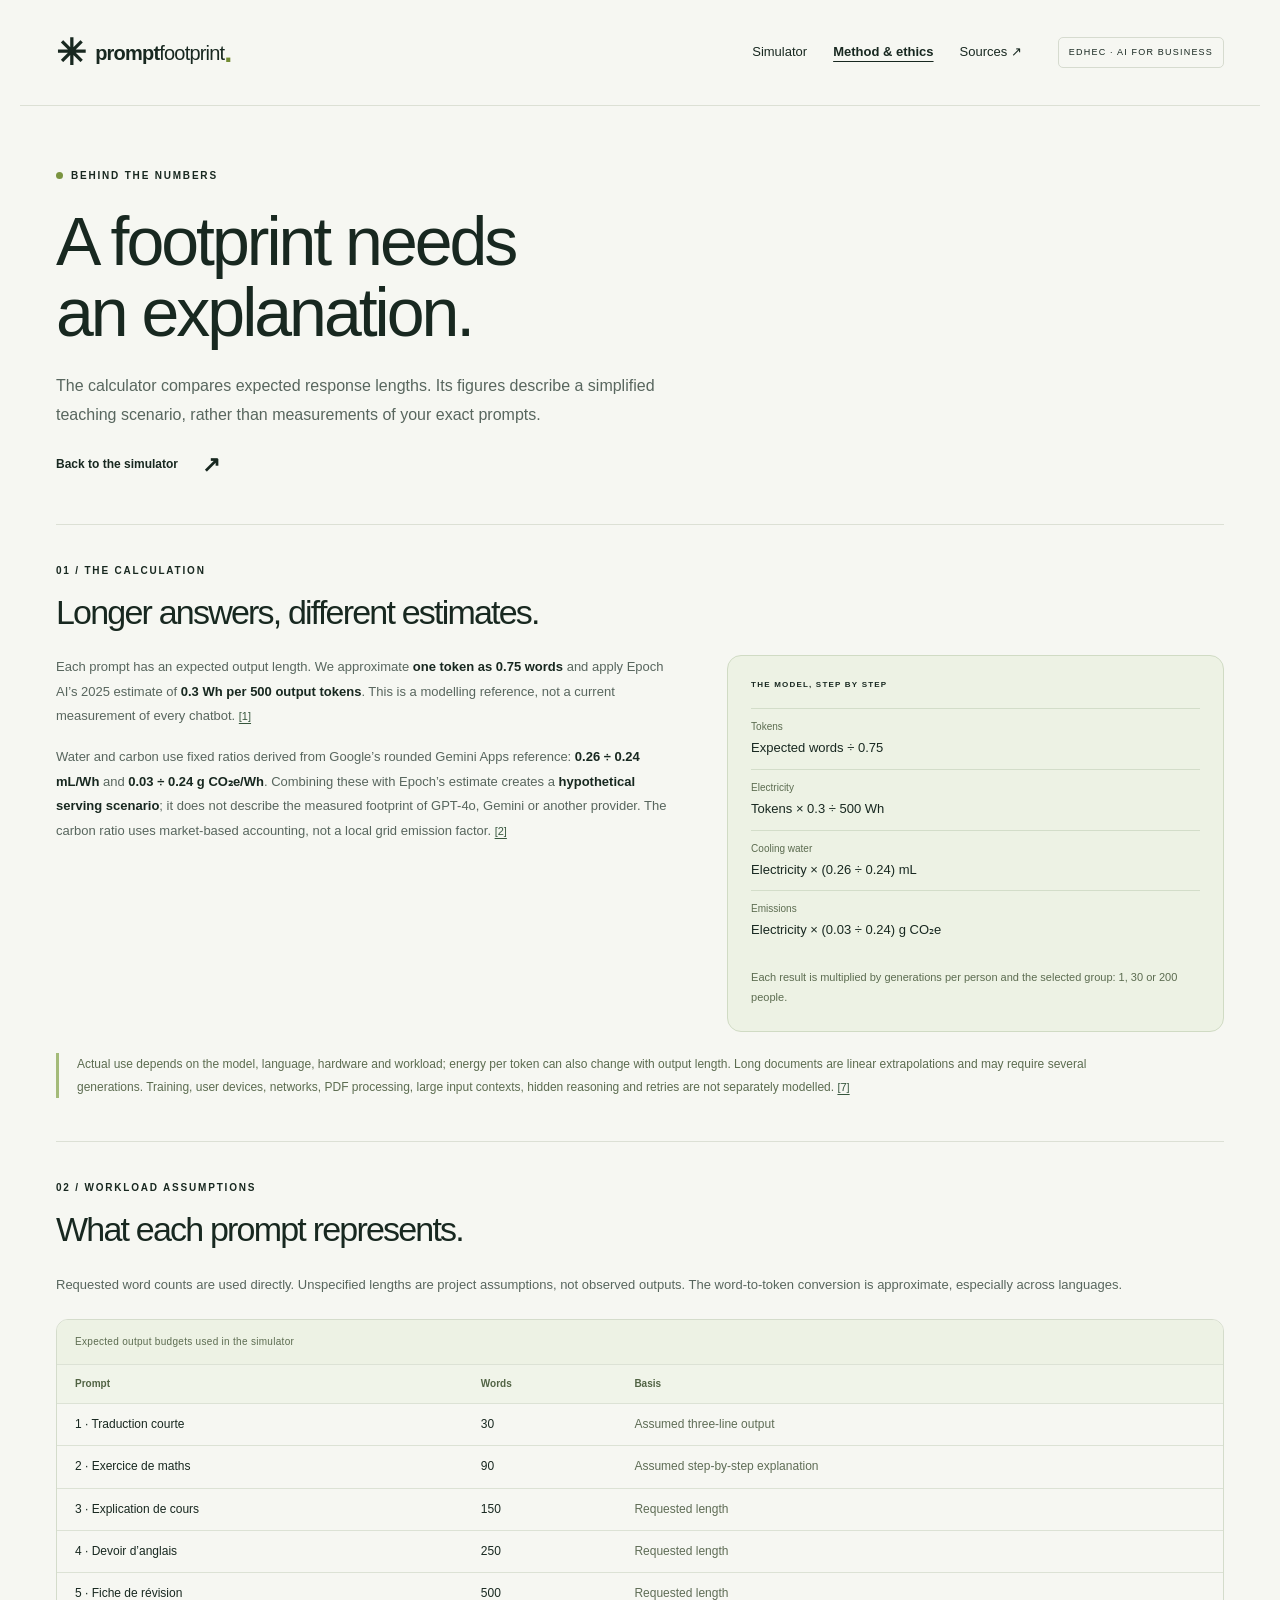
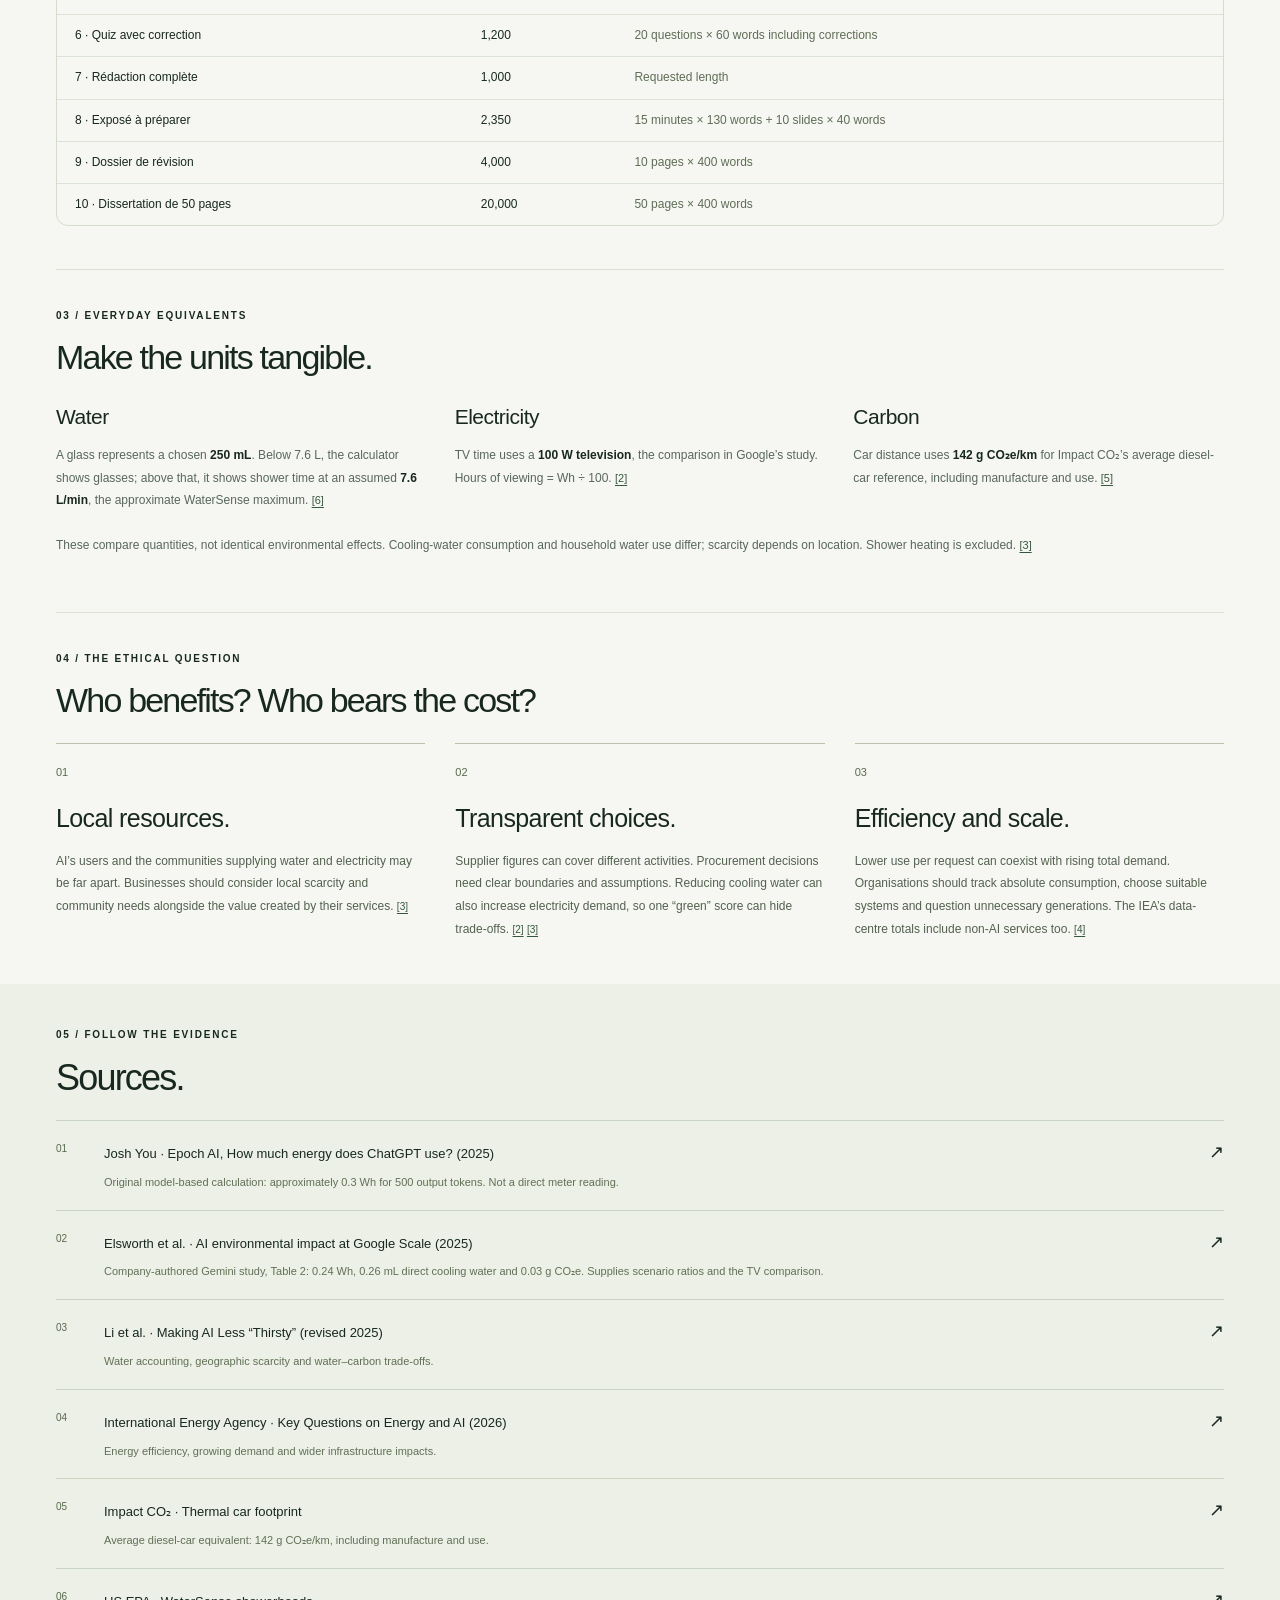
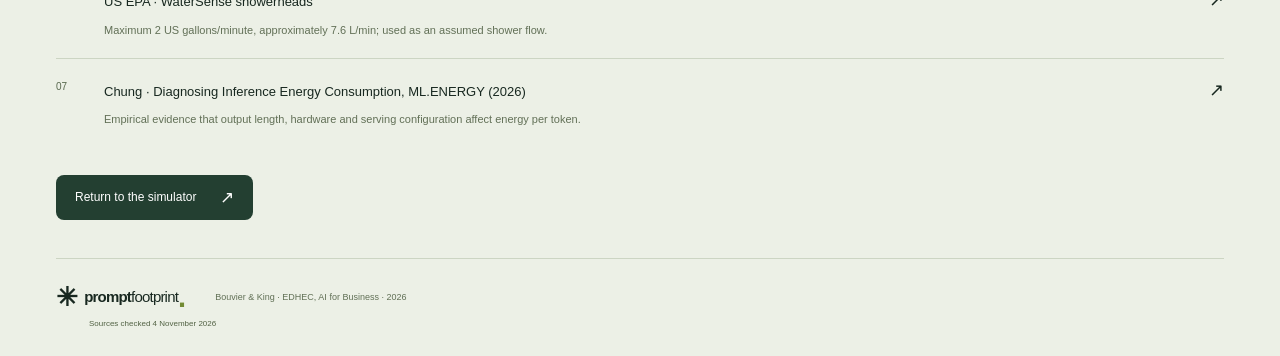
==== method.html @ af4ac924 "Estimate each task by output length and separate method page" ====
<!doctype html>
<html lang="en">
<head>
  <meta charset="utf-8">
  <meta name="viewport" content="width=device-width, initial-scale=1">
  <meta name="theme-color" content="#f6f7f2">
  <meta name="description" content="The calculation method, assumptions, ethical questions and sources behind Prompt Footprint.">
  <title>Method & ethics — Prompt Footprint</title>
  <link rel="icon" href="favicon.svg" type="image/svg+xml">
  <link rel="stylesheet" href="styles.css?v=3">
  <link rel="stylesheet" href="method.css?v=3">
</head>
<body class="method-page">
  <a class="skip-link" href="#model">Skip to the method</a>
  <header class="site-header wrap">
    <a class="wordmark" href="index.html" aria-label="Prompt Footprint, back to simulator"><span class="brand-mark" aria-hidden="true">✳</span> prompt<span class="wordmark-light">footprint</span><span class="brand-dot">.</span></a>
    <nav aria-label="Main navigation"><a href="index.html">Simulator</a><a class="active" href="method.html" aria-current="page">Method & ethics</a><a href="#sources">Sources <span aria-hidden="true">↗</span></a></nav>
    <span class="course-tag">EDHEC · AI FOR BUSINESS</span>
  </header>
  <main>
    <section class="method-hero wrap">
      <span class="eyebrow"><span class="status-dot"></span> BEHIND THE NUMBERS</span>
      <h1>A footprint needs<br>an explanation.</h1>
      <p class="method-lead">The calculator compares expected response lengths. Its figures describe a simplified teaching scenario, rather than measurements of your exact prompts.</p>
      <a class="text-link" href="index.html">Back to the simulator <span aria-hidden="true">↗</span></a>
    </section>

    <div class="wrap method-stack">
      <section id="model" aria-labelledby="model-title">
        <span class="eyebrow">01 / THE CALCULATION</span>
        <h2 id="model-title">Longer answers, different estimates.</h2>
        <div class="method-columns">
          <div class="method-prose">
            <p>Each prompt has an expected output length. We approximate <b>one token as 0.75 words</b> and apply Epoch AI’s 2025 estimate of <b>0.3 Wh per 500 output tokens</b>. This is a modelling reference, not a current measurement of every chatbot. <a href="#source-1">[1]</a></p>
            <p>Water and carbon use fixed ratios derived from Google’s rounded Gemini Apps reference: <b>0.26 ÷ 0.24 mL/Wh</b> and <b>0.03 ÷ 0.24 g CO₂e/Wh</b>. Combining these with Epoch’s estimate creates a <b>hypothetical serving scenario</b>; it does not describe the measured footprint of GPT-4o, Gemini or another provider. The carbon ratio uses market-based accounting, not a local grid emission factor. <a href="#source-2">[2]</a></p>
          </div>
          <div class="formula-card">
            <span class="eyebrow">THE MODEL, STEP BY STEP</span>
            <ol>
              <li><span>Tokens</span><b>Expected words ÷ 0.75</b></li>
              <li><span>Electricity</span><b>Tokens × 0.3 ÷ 500 Wh</b></li>
              <li><span>Cooling water</span><b>Electricity × (0.26 ÷ 0.24) mL</b></li>
              <li><span>Emissions</span><b>Electricity × (0.03 ÷ 0.24) g CO₂e</b></li>
            </ol>
            <p>Each result is multiplied by generations per person and the selected group: 1, 30 or 200 people.</p>
          </div>
        </div>
        <p class="method-limit">Actual use depends on the model, language, hardware and workload; energy per token can also change with output length. Long documents are linear extrapolations and may require several generations. Training, user devices, networks, PDF processing, large input contexts, hidden reasoning and retries are not separately modelled. <a href="#source-7">[7]</a></p>
      </section>

      <section id="assumptions" aria-labelledby="assumptions-title">
        <span class="eyebrow">02 / WORKLOAD ASSUMPTIONS</span>
        <h2 id="assumptions-title">What each prompt represents.</h2>
        <p class="method-prose">Requested word counts are used directly. Unspecified lengths are project assumptions, not observed outputs. The word-to-token conversion is approximate, especially across languages.</p>
        <div class="assumption-table-wrap">
          <table class="assumption-table">
            <caption>Expected output budgets used in the simulator</caption>
            <thead><tr><th scope="col">Prompt</th><th scope="col">Words</th><th scope="col">Basis</th></tr></thead>
            <tbody>
              <tr><th scope="row">1 · Traduction courte</th><td>30</td><td>Assumed three-line output</td></tr>
              <tr><th scope="row">2 · Exercice de maths</th><td>90</td><td>Assumed step-by-step explanation</td></tr>
              <tr><th scope="row">3 · Explication de cours</th><td>150</td><td>Requested length</td></tr>
              <tr><th scope="row">4 · Devoir d’anglais</th><td>250</td><td>Requested length</td></tr>
              <tr><th scope="row">5 · Fiche de révision</th><td>500</td><td>Requested length</td></tr>
              <tr><th scope="row">6 · Quiz avec correction</th><td>1,200</td><td>20 questions × 60 words including corrections</td></tr>
              <tr><th scope="row">7 · Rédaction complète</th><td>1,000</td><td>Requested length</td></tr>
              <tr><th scope="row">8 · Exposé à préparer</th><td>2,350</td><td>15 minutes × 130 words + 10 slides × 40 words</td></tr>
              <tr><th scope="row">9 · Dossier de révision</th><td>4,000</td><td>10 pages × 400 words</td></tr>
              <tr><th scope="row">10 · Dissertation de 50 pages</th><td>20,000</td><td>50 pages × 400 words</td></tr>
            </tbody>
          </table>
        </div>
      </section>

      <section id="equivalents" aria-labelledby="equivalents-title">
        <span class="eyebrow">03 / EVERYDAY EQUIVALENTS</span>
        <h2 id="equivalents-title">Make the units tangible.</h2>
        <div class="equivalent-notes">
          <article><h3>Water</h3><p>A glass represents a chosen <b>250 mL</b>. Below 7.6 L, the calculator shows glasses; above that, it shows shower time at an assumed <b>7.6 L/min</b>, the approximate WaterSense maximum. <a href="#source-6">[6]</a></p></article>
          <article><h3>Electricity</h3><p>TV time uses a <b>100 W television</b>, the comparison in Google’s study. Hours of viewing = Wh ÷ 100. <a href="#source-2">[2]</a></p></article>
          <article><h3>Carbon</h3><p>Car distance uses <b>142 g CO₂e/km</b> for Impact CO₂’s average diesel-car reference, including manufacture and use. <a href="#source-5">[5]</a></p></article>
        </div>
        <p class="method-prose comparison-note">These compare quantities, not identical environmental effects. Cooling-water consumption and household water use differ; scarcity depends on location. Shower heating is excluded. <a href="#source-3">[3]</a></p>
      </section>

      <section id="ethics" aria-labelledby="ethics-title">
        <span class="eyebrow">04 / THE ETHICAL QUESTION</span>
        <h2 id="ethics-title">Who benefits? Who bears the cost?</h2>
        <div class="ethics-grid">
          <article><span class="ethics-number">01</span><h3>Local resources.</h3><p>AI’s users and the communities supplying water and electricity may be far apart. Businesses should consider local scarcity and community needs alongside the value created by their services. <a href="#source-3">[3]</a></p></article>
          <article><span class="ethics-number">02</span><h3>Transparent choices.</h3><p>Supplier figures can cover different activities. Procurement decisions need clear boundaries and assumptions. Reducing cooling water can also increase electricity demand, so one “green” score can hide trade-offs. <a href="#source-2">[2]</a> <a href="#source-3">[3]</a></p></article>
          <article><span class="ethics-number">03</span><h3>Efficiency and scale.</h3><p>Lower use per request can coexist with rising total demand. Organisations should track absolute consumption, choose suitable systems and question unnecessary generations. The IEA’s data-centre totals include non-AI services too. <a href="#source-4">[4]</a></p></article>
        </div>
      </section>
    </div>

    <section class="sources-section method-sources" id="sources" aria-labelledby="sources-title">
      <div class="wrap">
        <span class="eyebrow">05 / FOLLOW THE EVIDENCE</span>
        <h2 id="sources-title">Sources.</h2>
        <ol class="source-list">
          <li id="source-1"><span class="source-index">01</span><div><a href="https://epoch.ai/gradient-updates/how-much-energy-does-chatgpt-use" target="_blank" rel="noopener noreferrer">Josh You · Epoch AI, How much energy does ChatGPT use? (2025) <span aria-hidden="true">↗</span></a><p>Original model-based calculation: approximately 0.3 Wh for 500 output tokens. Not a direct meter reading.</p></div></li>
          <li id="source-2"><span class="source-index">02</span><div><a href="https://arxiv.org/html/2508.15734v1" target="_blank" rel="noopener noreferrer">Elsworth et al. · AI environmental impact at Google Scale (2025) <span aria-hidden="true">↗</span></a><p>Company-authored Gemini study, Table 2: 0.24 Wh, 0.26 mL direct cooling water and 0.03 g CO₂e. Supplies scenario ratios and the TV comparison.</p></div></li>
          <li id="source-3"><span class="source-index">03</span><div><a href="https://arxiv.org/html/2304.03271v5" target="_blank" rel="noopener noreferrer">Li et al. · Making AI Less “Thirsty” (revised 2025) <span aria-hidden="true">↗</span></a><p>Water accounting, geographic scarcity and water–carbon trade-offs.</p></div></li>
          <li id="source-4"><span class="source-index">04</span><div><a href="https://www.iea.org/reports/key-questions-on-energy-and-ai/executive-summary" target="_blank" rel="noopener noreferrer">International Energy Agency · Key Questions on Energy and AI (2026) <span aria-hidden="true">↗</span></a><p>Energy efficiency, growing demand and wider infrastructure impacts.</p></div></li>
          <li id="source-5"><span class="source-index">05</span><div><a href="https://impactco2.fr/outils/transport/voiturethermique" target="_blank" rel="noopener noreferrer">Impact CO₂ · Thermal car footprint <span aria-hidden="true">↗</span></a><p>Average diesel-car equivalent: 142 g CO₂e/km, including manufacture and use.</p></div></li>
          <li id="source-6"><span class="source-index">06</span><div><a href="https://www.epa.gov/watersense/showerheads" target="_blank" rel="noopener noreferrer">US EPA · WaterSense showerheads <span aria-hidden="true">↗</span></a><p>Maximum 2 US gallons/minute, approximately 7.6 L/min; used as an assumed shower flow.</p></div></li>
          <li id="source-7"><span class="source-index">07</span><div><a href="https://ml.energy/blog/measurement/energy/diagnosing-inference-energy-consumption-with-the-mlenergy-leaderboard-v30/" target="_blank" rel="noopener noreferrer">Chung · Diagnosing Inference Energy Consumption, ML.ENERGY (2026) <span aria-hidden="true">↗</span></a><p>Empirical evidence that output length, hardware and serving configuration affect energy per token.</p></div></li>
        </ol>
        <div class="method-back"><a class="button button-dark" href="index.html">Return to the simulator <span aria-hidden="true">↗</span></a></div>
        <footer class="site-footer"><a class="wordmark" href="index.html"><span class="brand-mark" aria-hidden="true">✳</span> prompt<span class="wordmark-light">footprint</span><span class="brand-dot">.</span></a><p>Bouvier & King · EDHEC, AI for Business · 2026</p><span class="footer-date">Sources checked 4 November 2026</span></footer>
      </div>
    </section>
  </main>
</body>
</html>
---- styles.css ----
@charset "UTF-8";
:root{--paper:#f6f7f2;--ink:#182820;--muted:#58665e;--green:#d7ed8c;--forest:#233f31;--line:#dce0d5;--water:#e7f1f4;--energy:#f7efda;--carbon:#e6eedf;--radius:18px;--sans:Arial,Helvetica,sans-serif}
*{box-sizing:border-box}html{scroll-behavior:smooth;scroll-padding-top:28px}body{margin:0;background:var(--paper);color:var(--ink);font-family:var(--sans);font-size:15px;line-height:1.6;-webkit-font-smoothing:antialiased}button,input,select{font:inherit}button,a,input,select{-webkit-tap-highlight-color:transparent}button,a{touch-action:manipulation}a{color:inherit}button{cursor:pointer}button:focus-visible,a:focus-visible,input:focus-visible,select:focus-visible,summary:focus-visible{outline:3px solid #43694f;outline-offset:5px}button:disabled{cursor:default}svg{width:24px;height:24px;fill:none;stroke:currentColor;stroke-width:1.6;stroke-linecap:round;stroke-linejoin:round}.wrap{max-width:1240px;margin:0 auto;padding-left:36px;padding-right:36px}.site-header{height:106px;display:flex;align-items:center;gap:36px;border-bottom:1px solid var(--line)}.wordmark{display:inline-flex;align-items:center;white-space:nowrap;text-decoration:none;font-weight:700;font-size:20px;letter-spacing:-.8px;line-height:1.2}.brand-mark{font-size:36px;margin-right:10px;line-height:1}.wordmark-light{font-weight:400}.brand-dot{color:#728b33;font-size:29px;line-height:.8}.site-header nav{display:flex;gap:26px;margin-left:auto;font-size:13px}.site-header nav a{text-decoration:none}.site-header nav a:hover{text-decoration:underline;text-underline-offset:5px}.course-tag{font-size:9px;letter-spacing:1.2px;border:1px solid #d6dbcf;padding:7px 10px;border-radius:5px;white-space:nowrap}.hero{display:grid;grid-template-columns:1.7fr 1fr;gap:40px;padding-top:65px;padding-bottom:52px}.eyebrow{font-size:10px;font-weight:700;letter-spacing:1.8px;display:flex;align-items:center;gap:8px;line-height:1.5}.status-dot{height:7px;width:7px;display:inline-block;border-radius:50%;background:#7a9440}.hero h1{font-size:clamp(56px,6.8vw,86px);line-height:1.04;letter-spacing:-5px;font-weight:500;margin:22px 0 8px}.hero h1 em{font-style:normal;position:relative;isolation:isolate;white-space:nowrap}.hero h1 em:after{content:"";position:absolute;bottom:0;left:-5px;right:-12px;transform:rotate(-2deg);height:25%;background:var(--green);z-index:-1}.hero-aside{padding-top:0;display:flex;flex-direction:column;align-items:flex-start;justify-content:flex-end}.hero-aside>p{font-size:15px;line-height:1.7;max-width:315px;margin:13px 0}.text-link{display:inline-flex;gap:24px;align-items:center;text-decoration:none;font-size:12px;font-weight:700}.text-link:hover{gap:30px}.text-link span{font-size:22px;line-height:1}.orbit-art{position:relative;width:280px;height:105px;align-self:flex-start}.orbit{position:absolute;border:1px solid #c6d0bc;border-radius:50%;width:80px;height:80px;left:18px;top:10px;transform:rotate(-32deg) scaleX(.65)}.orbit-two{transform:rotate(32deg) scaleX(.65)}.orbit-three{transform:rotate(90deg) scaleX(.65)}.orbit-core{position:absolute;left:47px;top:25px;font-size:35px;color:#4c6d3a}.orbit-label{position:absolute;left:120px;top:34px;font-size:10px;line-height:1.5;letter-spacing:.3px;color:#67765e}.section-topline{display:flex;align-items:center;justify-content:space-between;margin-bottom:16px}.session-tools{display:flex;gap:22px;align-items:center;font-size:11px;color:var(--muted)}.reset-button{border:0;background:none;font-size:11px;padding:5px 0;color:var(--ink)}.reset-button span{font-size:16px;margin-right:4px}.counter-grid{display:grid;grid-template-columns:repeat(3,1fr);gap:14px;position:sticky;top:12px;z-index:5}.counter-grid:before{content:"";position:absolute;inset:-8px;background:var(--paper);border-radius:20px;z-index:-1}.counter{padding:22px 24px 15px;border-radius:var(--radius);position:relative;overflow:hidden}.water{background:var(--water)}.electricity{background:var(--energy)}.carbon{background:var(--carbon)}.counter-heading{display:flex;align-items:center;gap:10px;font-size:10px;letter-spacing:1.2px;font-weight:700}.icon-box{display:flex;align-items:center;justify-content:center;height:31px;width:31px;border:1px solid #18282020;border-radius:9px}.co2-icon{font-size:11px;letter-spacing:-1px}.estimate-label{margin-left:auto;font-size:8px;letter-spacing:1px;font-weight:400;color:#52635a}.counter-number{display:flex;align-items:baseline;gap:9px;font-size:58px;line-height:1.2;font-weight:400;letter-spacing:-2.5px;font-variant-numeric:tabular-nums;margin:20px 0 11px;white-space:nowrap}.unit{font-size:16px;letter-spacing:-.4px;font-weight:400}.counter-footer{display:flex;justify-content:space-between;border-top:1px solid #18282018;padding-top:9px;font-size:10px;color:#4e625a;align-items:center}.counter-spark{font-size:23px;line-height:1}.benchmark-caption{font-size:10px;color:var(--muted);display:flex;flex-wrap:wrap;gap:4px;margin:11px 0 30px}.benchmark-caption b{font-weight:400;color:var(--ink)}.benchmark-caption a{margin-left:auto;text-underline-offset:3px}.experiment-layout{display:grid;grid-template-columns:1.3fr 1fr;gap:20px}.prompt-lab{background:#fff;border:1px solid var(--line);border-radius:var(--radius);padding:28px}.lab-heading{display:flex;align-items:center;gap:10px}.lab-heading h3{font-size:19px;letter-spacing:-.5px;font-weight:500;line-height:1.3;margin:0}.mini-step{font-size:10px;border:1px solid #cdd4c7;width:25px;height:25px;display:flex;align-items:center;justify-content:center;border-radius:50%;flex-shrink:0}.local-pill{font-size:8px;letter-spacing:1px;margin-left:auto;color:#5d6d58;background:#f0f5e7;border-radius:4px;padding:4px 7px}.lab-intro{font-size:12px;color:var(--muted);margin:9px 0 20px}.prompt-options{display:grid;grid-template-columns:1fr 1fr;gap:8px}.prompt-option{display:flex;align-items:center;gap:8px;border:1px solid var(--line);background:transparent;text-align:left;color:#526157;border-radius:8px;padding:10px 12px;font-size:11px;transition:background .15s,border-color .15s}.prompt-option span{font-size:15px;width:18px;text-align:center}.prompt-option:hover{background:#f2f5ee}.prompt-option.selected{color:var(--ink);background:#eef4e4;border-color:#8b9e6a}.prompt-display{border:1px solid var(--line);border-radius:10px;margin:19px 0 16px;padding:16px 18px;background:#fcfcf9;min-height:148px}.prompt-display-top{display:flex;justify-content:space-between;align-items:center;font-size:8px;letter-spacing:1.1px;color:#59694f}.prompt-display-top>span:last-child{font-size:17px}.prompt-display>p{font-size:16px;letter-spacing:-.15px;line-height:1.55;margin:9px 0 17px;min-height:50px}.prompt-display-bottom{display:flex;justify-content:space-between;color:#59694f;font-size:9px}.prompt-actions{display:flex;gap:8px}.button{display:inline-flex;gap:24px;align-items:center;justify-content:center;padding:12px 18px;border-radius:8px;border:1px solid transparent;text-decoration:none;font-size:12px;line-height:1.6;font-weight:500;transition:background .15s,transform .15s}.button:active{transform:translateY(1px)}.button>span{font-size:17px;line-height:1}.button-dark{background:var(--forest);color:#fff}.button-dark:hover{background:#365640}.button-outline{border-color:#d2d8cb;background:#fff;color:var(--ink)}.button-outline:hover{background:#f0f4e8}#simulate-prompt{flex:1}.lab-note{font-size:10px;line-height:1.65;color:#687365;margin:15px 0 0}.activity-message{font-size:10px;color:#52663f;margin:9px 0 0;min-height:17px}.scale-panel{border:1px solid #d4ddc7;background:#edf2e4;border-radius:var(--radius);padding:28px}.scale-presets{display:flex;gap:4px;padding:4px;border:1px solid #cbd5bd;background:#e3ebd9;border-radius:8px;margin-bottom:23px}.scale-presets button{flex:1;border:0;background:none;border-radius:5px;color:#4b5d44;padding:7px 5px;font-size:11px}.scale-presets button.selected{background:#fff;color:var(--ink);box-shadow:0 1px 3px #0000000a}.range-heading{display:flex;justify-content:space-between;font-size:12px}.range-heading output{font-weight:700;font-variant-numeric:tabular-nums}input[type="range"]{width:100%;margin:12px 0 23px;accent-color:#3e5e37;cursor:pointer;height:6px}.scale-controls{display:grid;grid-template-columns:1.2fr 1fr;gap:12px}.scale-controls label{display:block;font-size:9px;color:#53624c;margin-bottom:6px}.scale-controls input,.scale-controls select{width:100%;background:#f9fbf5;border:1px solid #c8d3bc;border-radius:7px;color:var(--ink);font-size:12px;padding:9px 10px;height:39px}.scenario-title{font-size:10px;border-top:1px solid #cad4bd;padding-top:20px;margin-top:24px}.scenario-title>span{font-size:13px;font-weight:700}.scenario-totals{margin:14px 0}.scenario-totals>div{display:flex;align-items:center;justify-content:space-between;margin-bottom:9px;gap:10px}.scenario-totals dt{display:flex;align-items:center;gap:8px;font-size:12px}.scenario-totals dd{font-size:17px;letter-spacing:-.3px;font-variant-numeric:tabular-nums;margin:0;text-align:right}.metric-dot{height:6px;width:6px;border-radius:50%;display:inline-block}.water-dot{background:#5d8f9d}.energy-dot{background:#bd963a}.carbon-dot{background:#68814b}.scale-note{font-size:10px;color:#627157;line-height:1.6;margin:19px 0 0}.perspective-section{background:var(--forest);color:#f6f7f2;margin-top:72px;padding:62px 0}.perspective-layout{display:grid;grid-template-columns:1.2fr 1fr;gap:90px;align-items:center}.perspective-section .eyebrow{color:#c7d8b1}h2{font-size:43px;font-weight:400;line-height:1.12;letter-spacing:-1.8px;margin:19px 0 22px}.perspective-layout>div:first-child>p{font-size:13px;line-height:1.8;max-width:450px;color:#d2dccf}.perspective-layout .text-link{color:#d7ed8c;margin-top:13px}.context-chart{background:#ffffff08;border:1px solid #ffffff24;border-radius:14px;padding:25px}.chart-title{font-size:9px;letter-spacing:1.3px;color:#c7d8b1;margin-bottom:25px}.chart-row+.chart-row{margin-top:22px}.chart-label{display:flex;justify-content:space-between;align-items:baseline;font-size:11px}.chart-label strong{font-size:28px;font-weight:400;letter-spacing:-1px}.chart-label small{font-size:12px;letter-spacing:0}.chart-track{height:17px;background:#ffffff0a;border-radius:3px;margin:8px 0 3px;overflow:hidden}.chart-track>span{background:#b5ca95;height:100%;display:block;border-radius:3px}.projected .chart-track>span{background:repeating-linear-gradient(-45deg,#c9e28d,#c9e28d 4px,#afc77a 4px,#afc77a 5px)}.chart-caption{font-size:9px;color:#bbcbb3}.context-chart>p{font-size:10px;color:#c4d1be;line-height:1.7;margin:19px 0 0}.context-chart b{color:#fff;font-weight:400}.ethics-section{padding-top:76px;padding-bottom:64px}.section-heading{display:grid;grid-template-columns:1.2fr 1fr;gap:90px;align-items:end}.section-heading>p{font-size:13px;color:var(--muted);max-width:420px;line-height:1.8;margin:0 0 23px}.ethics-grid{display:grid;grid-template-columns:repeat(3,1fr);gap:30px;margin-top:27px}.ethics-grid article{padding:23px 0 0;border-top:1px solid #b8c2ad;display:flex;flex-direction:column}.ethics-number{font-size:11px;color:#59694f;margin-bottom:21px}.ethics-grid h3{font-size:25px;line-height:1.2;letter-spacing:-.6px;font-weight:400;margin:0 0 17px}.ethics-grid article>p{font-size:12px;line-height:1.9;color:#53614f;margin:0 0 24px;flex:1}.ethics-grid a{font-size:10px;text-decoration:none;color:#36563d}.ethical-action{border-top:1px solid var(--line);padding-top:17px}.ethical-action>span{font-size:8px;font-weight:700;letter-spacing:1px;color:#526244}.ethical-action>p{font-size:12px;line-height:1.7;margin:7px 0 0}.takeaway{display:flex;gap:24px;align-items:center;background:#eaf0e1;padding:25px 28px;border-radius:12px;margin-top:40px}.takeaway-symbol{font-size:42px;font-weight:400;color:#708651;line-height:1}.takeaway .eyebrow{font-size:8px;letter-spacing:1.2px}.takeaway p{font-size:12px;color:#53634b;line-height:1.8;margin:7px 0 0;max-width:900px}.discussion{position:relative;margin-top:52px;border-top:1px solid var(--line);padding:28px 70px 0 0}.discussion .eyebrow{font-size:8px;color:#667659}.discussion>p{font-size:25px;letter-spacing:-.5px;line-height:1.45;max-width:850px;margin:12px 0 0}.discussion-end{position:absolute;right:10px;bottom:0;font-size:70px;color:#b5c695;line-height:1}.method-section{display:grid;grid-template-columns:1fr 1.35fr;gap:80px;padding-top:50px;padding-bottom:72px;border-top:1px solid var(--line)}.method-intro h2{font-size:35px}.method-intro p{font-size:12px;color:var(--muted);max-width:310px;line-height:1.9}.method-details{padding-top:12px}.method-details details{border-top:1px solid #cfd7c6}.method-details details:last-child{border-bottom:1px solid #cfd7c6}.method-details summary{list-style:none;font-size:12px;cursor:pointer;padding:18px 0;display:flex;align-items:center;justify-content:space-between;gap:15px}.method-details summary::-webkit-details-marker{display:none}.method-details summary>span{font-size:20px;color:#708362;transition:transform .15s}.method-details details[open] summary>span{transform:rotate(45deg)}.details-body{font-size:11px;line-height:1.9;color:#5f6c57;padding:0 24px 16px 0}.details-body p{margin:0 0 10px}.details-body p:last-child{margin-bottom:0}.details-body ul{padding-left:17px;margin-top:0}.details-body li{margin-bottom:8px}.details-body a{text-underline-offset:3px}.details-body b{font-weight:700;color:#3b5036}.sources-section{background:#ecf0e6;padding-top:62px}.sources-section h2{font-size:36px}.source-list{padding:0;list-style:none;margin:28px 0 0}.source-list li{display:flex;gap:25px;border-top:1px solid #ccd5c3;padding:22px 0;scroll-margin-top:25px}.source-index{font-size:10px;padding-top:3px;color:#59694f;min-width:23px}.source-list li>div{flex:1}.source-type{font-size:8px;font-weight:700;letter-spacing:1.1px;color:#526244;display:block;margin-bottom:7px}.source-list a{font-size:13px;line-height:1.6;text-decoration:none;display:flex;align-items:baseline;gap:24px;justify-content:space-between;font-weight:500}.source-list a:hover{text-decoration:underline;text-underline-offset:4px}.source-list a>span{font-size:18px}.source-list p{font-size:10px;line-height:1.8;color:#627057;margin:6px 40px 0 0;max-width:850px}.disclosure-card{margin:24px 0 48px;background:var(--paper);border:1px solid #d6ddce;border-radius:14px;padding:28px;display:flex;justify-content:space-between;align-items:center;gap:35px}.disclosure-card .eyebrow{font-size:8px;color:#627057}.disclosure-card h3{font-size:23px;line-height:1.25;font-weight:400;letter-spacing:-.5px;margin:12px 0}.disclosure-card p{font-size:11px;line-height:1.8;color:#627057;max-width:500px;margin:0}.disclosure-card .button{white-space:nowrap;font-size:11px}.site-footer{border-top:1px solid #ccd5c3;padding:25px 0;display:flex;flex-wrap:wrap;align-items:center;column-gap:30px;row-gap:8px}.site-footer .wordmark{font-size:15px}.site-footer .brand-mark{font-size:26px;margin-right:7px}.site-footer p,.site-footer>a:not(.wordmark){font-size:9px;color:#617056;margin:0}.site-footer>a:not(.wordmark){margin-left:auto;text-decoration:none}.footer-date{width:100%;font-size:8px;color:#526244;padding-left:33px}.counter.flash{animation:counterFlash .45s ease-out}.noscript-note{padding:20px;border:1px solid #bac9a8;font-size:13px}.sr-only{position:absolute;width:1px;height:1px;padding:0;margin:-1px;overflow:hidden;clip:rect(0,0,0,0);white-space:nowrap;border:0}.skip-link{position:absolute;top:-100px;left:15px;z-index:10;background:var(--forest);color:#fff;padding:10px}.skip-link:focus{top:15px}@keyframes counterFlash{0%{box-shadow:inset 0 0 0 2px #73944b}100%{box-shadow:inset 0 0 0 2px transparent}}
@media(min-width:1400px){.hero{padding-top:74px;padding-bottom:63px}}
@media(max-width:1050px){.course-tag{display:none}.hero h1{font-size:72px}.hero{grid-template-columns:1.6fr 1fr}.counter{padding:20px}.counter-number{font-size:50px}.counter-heading{gap:7px;font-size:9px}.estimate-label{font-size:7px;letter-spacing:.5px}.experiment-layout{grid-template-columns:1.2fr 1fr;gap:16px}.prompt-lab,.scale-panel{padding:23px}.prompt-option{font-size:10px;padding:10px}.perspective-layout,.section-heading{gap:55px}.method-section{gap:45px}.site-footer{column-gap:20px}.disclosure-card .button{gap:15px;padding:12px}}
@media(max-width:800px){.wrap{padding-left:24px;padding-right:24px}.site-header{height:83px;gap:20px}.site-header nav{gap:18px;font-size:11px}.wordmark{font-size:18px}.brand-mark{font-size:30px}.hero{padding-top:44px;padding-bottom:37px;gap:20px;grid-template-columns:1.45fr 1fr}.hero h1{font-size:58px;letter-spacing:-3.5px}.hero-aside>p{font-size:12px}.hero-aside .text-link{font-size:10px;gap:15px}.orbit-art{transform:scale(.85);transform-origin:left bottom;height:85px;width:230px}.eyebrow{font-size:8px;letter-spacing:1.3px}.counter{padding:16px}.counter-number{font-size:43px;margin:16px 0 11px}.unit{font-size:12px}.counter-heading{font-size:8px;gap:6px;letter-spacing:.7px}.icon-box{width:27px;height:27px}.icon-box svg{width:20px;height:20px}.estimate-label{display:none}.counter-footer{font-size:9px;line-height:1.4;min-height:30px}.counter-spark{font-size:18px}.benchmark-caption{font-size:9px}.benchmark-caption a{margin-left:0;width:100%;margin-top:2px}.experiment-layout{grid-template-columns:1fr 1fr;gap:14px}.prompt-lab,.scale-panel{padding:20px}.lab-heading h3{font-size:16px}.local-pill{display:none}.lab-intro{font-size:11px}.prompt-options{grid-template-columns:1fr 1fr;gap:5px}.prompt-option{font-size:9px;gap:3px;padding:8px 5px}.prompt-option span{font-size:12px;width:15px;flex-shrink:0}.prompt-display{padding:13px;min-height:160px}.prompt-display>p{font-size:14px}.prompt-display-bottom{font-size:8px;gap:10px}.prompt-actions{flex-wrap:wrap}.button{font-size:11px;padding:10px 13px}.prompt-actions .button-outline{width:100%;justify-content:center}.scale-controls{grid-template-columns:1fr;gap:9px}.scale-note{font-size:9px}.scenario-title{margin-top:20px;padding-top:17px}.scenario-totals dd{font-size:15px}.scenario-totals dt{font-size:11px}.perspective-section{margin-top:48px;padding:42px 0}.perspective-layout{gap:35px;grid-template-columns:1fr 1fr}.perspective-layout h2{font-size:34px}.perspective-layout>div:first-child>p{font-size:11px}.context-chart{padding:20px}.chart-title{font-size:8px;letter-spacing:.8px}.ethics-section{padding-top:50px;padding-bottom:45px}.section-heading{gap:40px;grid-template-columns:1fr 1fr}.section-heading h2{font-size:35px}.section-heading>p{font-size:11px}.ethics-grid{gap:20px;margin-top:15px}.ethics-grid h3{font-size:21px}.ethics-grid article>p{font-size:11px}.ethical-action>span{font-size:7px}.ethical-action>p{font-size:11px}.takeaway{padding:22px;gap:20px}.discussion>p{font-size:23px}.method-section{gap:35px;padding-top:40px;padding-bottom:45px;grid-template-columns:1fr 1.25fr}.method-intro h2{font-size:29px}.method-details summary{font-size:11px}.details-body{font-size:10px;padding-right:10px}.sources-section{padding-top:42px}.sources-section h2{font-size:30px}.disclosure-card{padding:23px;gap:20px}.disclosure-card h3{font-size:20px}.disclosure-card p{font-size:10px}.site-footer p{font-size:8px}.site-footer{column-gap:20px}}
@media(max-width:600px){html{scroll-padding-top:15px}.wrap{padding-left:20px;padding-right:20px}.site-header{height:76px}.site-header nav{gap:16px}.site-header nav a:first-child{display:none}.site-header nav a:nth-child(2){display:none}.wordmark{font-size:18px}.hero{grid-template-columns:1fr;padding-top:35px;padding-bottom:33px;gap:20px}.hero h1{font-size:clamp(47px,11.8vw,70px);letter-spacing:-3.3px;margin-top:19px}.hero-aside{display:block;position:relative;min-height:95px}.hero-aside>p{font-size:12px;max-width:260px;margin:0 70px 9px 0}.hero-aside .text-link{font-size:10px}.orbit-art{position:absolute;right:-4px;bottom:5px;transform:scale(.65);transform-origin:right bottom;width:120px;height:110px;opacity:.7}.orbit-label{display:none}.section-topline{gap:12px;margin-bottom:12px}.section-topline .eyebrow{font-size:7px;letter-spacing:1px}.session-tools{font-size:9px;gap:10px}.reset-button{font-size:9px}.counter-grid{gap:8px}.counter{border-radius:12px;padding:12px 10px 9px}.counter-heading{font-size:7px;letter-spacing:.4px;gap:4px;flex-wrap:wrap;min-height:32px}.icon-box{height:23px;width:23px;border-radius:7px;margin-bottom:3px}.icon-box svg{height:17px;width:17px}.co2-icon{font-size:9px}.counter-heading>span:nth-child(2){width:100%}.counter-number{font-size:31px;letter-spacing:-1.7px;gap:4px;margin:17px 0 12px;flex-wrap:wrap;row-gap:2px;min-height:53px;align-content:flex-start}.unit{font-size:10px;letter-spacing:-.3px;width:100%;line-height:1}.counter-footer{font-size:8px;padding-top:7px;min-height:34px;align-items:flex-start}.counter-spark{display:none}.benchmark-caption{font-size:8px;line-height:1.8;margin-top:10px;margin-bottom:23px}.benchmark-caption a{font-size:8px}.experiment-layout{grid-template-columns:1fr;gap:18px}.prompt-lab,.scale-panel{padding:22px;border-radius:14px}.lab-heading h3{font-size:18px}.local-pill{display:block}.lab-intro{font-size:12px}.prompt-options{gap:8px}.prompt-option{font-size:11px;padding:11px 8px;gap:6px}.prompt-option span{font-size:14px;width:17px}.prompt-display{min-height:145px;padding:15px;margin-top:17px}.prompt-display>p{font-size:16px;min-height:50px}.prompt-display-bottom{font-size:8px}.prompt-actions{flex-wrap:nowrap}.prompt-actions .button-outline{width:auto}.prompt-actions .button{font-size:11px;padding:11px 13px;gap:10px}.lab-note,.activity-message{font-size:9px}.scale-panel .lab-intro{max-width:290px}.scale-controls{grid-template-columns:1.2fr 1fr}.scale-controls label{font-size:9px}.scale-presets{margin-bottom:20px}.scenario-title{font-size:10px}.scenario-totals dd{font-size:18px}.scenario-totals dt{font-size:12px}.scenario-totals>div{margin-bottom:11px}.scale-note{font-size:10px}.perspective-section{margin-top:40px;padding:38px 0}.perspective-layout{grid-template-columns:1fr;gap:26px}.perspective-layout h2{font-size:36px;letter-spacing:-1.5px;margin-bottom:18px}.perspective-layout>div:first-child>p{font-size:12px;line-height:1.9}.perspective-layout .text-link{font-size:11px}.context-chart{padding:23px}.chart-title{font-size:9px;letter-spacing:1.2px}.context-chart>p{font-size:10px}.chart-label strong{font-size:30px}.ethics-section{padding-top:42px;padding-bottom:36px}.section-heading{grid-template-columns:1fr;gap:0}.section-heading h2{font-size:36px;margin:16px 0 17px}.section-heading>p{font-size:12px;margin-bottom:10px;line-height:1.8}.ethics-grid{grid-template-columns:1fr;gap:29px;margin-top:25px}.ethics-grid article{display:block;padding-top:17px}.ethics-number{display:block;margin-bottom:12px}.ethics-grid h3{font-size:25px;margin-bottom:13px}.ethics-grid h3 br{display:none}.ethics-grid article>p{font-size:12px;line-height:1.9;margin-bottom:17px}.ethical-action{padding-top:13px}.ethical-action>span{font-size:8px}.ethical-action>p{font-size:12px}.takeaway{padding:20px;align-items:flex-start;gap:14px;margin-top:29px}.takeaway-symbol{font-size:31px}.takeaway .eyebrow{font-size:7px;letter-spacing:.9px}.takeaway p{font-size:11px;line-height:1.9}.discussion{margin-top:32px;padding-top:24px;padding-right:30px}.discussion>p{font-size:23px;letter-spacing:-.6px}.discussion-end{right:0;font-size:48px}.method-section{grid-template-columns:1fr;gap:8px;padding-top:35px;padding-bottom:38px}.method-intro h2{font-size:32px;margin-top:15px;margin-bottom:15px}.method-intro h2 br{display:none}.method-intro p{font-size:12px;max-width:100%}.method-details{padding-top:9px}.method-details summary{font-size:12px;padding:17px 0}.details-body{font-size:11px;line-height:1.9}.sources-section{padding-top:35px}.sources-section h2{font-size:31px}.source-list{margin-top:22px}.source-list li{gap:13px;padding:20px 0}.source-index{min-width:18px}.source-type{font-size:7px;letter-spacing:.8px}.source-list a{font-size:12px;gap:15px}.source-list p{font-size:10px;margin-right:0;line-height:1.8}.disclosure-card{flex-direction:column;align-items:flex-start;padding:22px;margin-top:23px;margin-bottom:33px;gap:20px}.disclosure-card h3{font-size:22px}.disclosure-card p{font-size:11px}.disclosure-card .button{font-size:11px;padding:12px 17px;gap:20px}.site-footer{gap:15px;align-items:flex-start}.site-footer .wordmark{font-size:16px;width:100%}.site-footer .brand-mark{font-size:27px}.site-footer p{width:100%;font-size:9px}.site-footer>a:not(.wordmark){margin-left:0;font-size:9px}.footer-date{font-size:8px;padding-left:0}}
@media(prefers-reduced-motion:reduce){html{scroll-behavior:auto}*,*:before,*:after{animation:none!important;transition:none!important}}
@media print{.site-header nav,.prompt-actions,.prompt-options,.session-tools,.scale-presets,input[type=range],.disclosure-card .button{display:none}.hero{padding-top:20px}.hero h1{font-size:50px}.perspective-section{print-color-adjust:exact;-webkit-print-color-adjust:exact}.counter{print-color-adjust:exact;-webkit-print-color-adjust:exact}.ethics-grid{grid-template-columns:repeat(3,1fr)}.method-section,.perspective-layout,.section-heading{gap:30px}.sources-section{background:transparent}.source-list a:after{content:" (" attr(href) ")";font-size:8px;overflow-wrap:anywhere}.source-list a{display:block}.source-list a>span{display:none}details{break-inside:avoid}h2,h3{break-after:avoid}.site-footer{break-inside:avoid}}

@media(max-width:600px){.ethics-grid article>p,.ethical-action>p,.section-heading>p,.method-intro p{font-size:13px}.source-list p{font-size:11px}.counter-grid{top:8px}.counter-grid:before{inset:-6px}}
@media print{.counter-grid{position:static}.counter-grid:before{display:none}}

/* Everyday equivalents and simplified group selection. */
.counter-equivalent{display:flex;align-items:center;gap:10px;min-height:59px;padding:12px 0 15px}.counter-equivalent>svg{width:23px;height:23px;flex-shrink:0;opacity:.7}.counter-equivalent>div{display:flex;flex-direction:column}.counter-equivalent strong{font-size:21px;line-height:1.2;font-weight:500;letter-spacing:-.5px;font-variant-numeric:tabular-nums}.counter-equivalent span{font-size:10px;color:#4e625a;margin-top:3px}.counter-number{margin-bottom:0}.prompt-picker>label{display:block;font-size:9px;color:#59694f;letter-spacing:1px;margin:23px 0 8px}.prompt-picker select{width:100%;background:#f6f9ef;border:1px solid #a4b792;border-radius:8px;padding:12px 34px 12px 12px;color:var(--ink);font-size:13px;text-overflow:ellipsis}.prompt-display{min-height:164px}.prompt-display>p{min-height:74px}.group-options{display:flex;flex-direction:column;gap:10px;margin-top:23px}.group-option{width:100%;display:flex;align-items:center;gap:16px;text-align:left;background:#f6f9f0;border:1px solid #c3ceb5;border-radius:10px;padding:17px 18px;color:var(--ink)}.group-option:hover{background:#fbfcf8}.group-option.selected{background:var(--forest);border-color:var(--forest);color:#fff}.group-number{font-size:26px;letter-spacing:-1px;line-height:1.1;width:58px;font-variant-numeric:tabular-nums}.group-label{display:flex;flex-direction:column;gap:2px}.group-label strong{font-weight:500;font-size:13px}.group-label>span{font-size:10px;opacity:.8}.group-check{margin-left:auto;width:20px;font-size:17px;visibility:hidden}.group-option.selected .group-check{visibility:visible}.scale-panel .scale-note{border-top:1px solid #cad4bd;padding-top:17px;margin-top:22px;font-size:11px}
@media(max-width:800px){.counter-equivalent{gap:7px}.counter-equivalent strong{font-size:18px}.counter-equivalent span{font-size:9px}.counter-equivalent>svg{width:19px;height:19px}.group-option{gap:12px;padding:17px 14px}.group-number{width:43px;font-size:24px}.group-label strong{font-size:12px}.prompt-picker select{font-size:12px}}
@media(max-width:600px){.counter-equivalent{align-items:flex-start;flex-direction:column;gap:5px;padding:10px 0;min-height:84px}.counter-equivalent>svg{width:17px;height:17px}.counter-equivalent strong{font-size:16px;letter-spacing:-.3px;white-space:nowrap}.counter-equivalent span{font-size:8px;line-height:1.4;min-height:23px}.counter-number{margin-top:14px;margin-bottom:0;min-height:47px;font-size:29px}.prompt-picker>label{font-size:8px}.prompt-picker select{font-size:13px}.group-number{width:55px;font-size:27px}.group-label strong{font-size:14px}.group-label>span{font-size:11px}.group-option{padding:16px 18px}.counter-footer{min-height:32px}.prompt-display>p{min-height:70px}}
@media print{.group-options{display:none}}

@media(max-width:360px){.counter-number{font-size:24px;letter-spacing:-1.6px}.counter-equivalent strong{font-size:13px;letter-spacing:-.4px}}

/* Separate the simulator from its supporting method and ethical discussion. */
.site-header nav .nav-active{font-weight:700;text-decoration:underline;text-underline-offset:7px;text-decoration-color:#9dbb63;text-decoration-thickness:2px}.learn-strip{display:flex;align-items:center;justify-content:space-between;gap:35px;margin-top:48px;padding-top:32px;padding-bottom:36px;border-top:1px solid var(--line)}.learn-strip h2{font-size:31px;margin:12px 0 10px;letter-spacing:-1px}.learn-strip p{font-size:12px;color:var(--muted);margin:0}.learn-strip .button{white-space:nowrap}.compact-footer{padding-top:25px;padding-bottom:30px;border-top:1px solid var(--line)}.footer-source-links{display:flex;flex-wrap:wrap;align-items:center;gap:13px 22px;font-size:11px;color:#526244}.footer-source-links .eyebrow{font-size:8px;margin-right:8px}.footer-source-links>a{text-underline-offset:4px}.compact-footer-bottom{display:flex;align-items:center;justify-content:space-between;gap:25px;padding-top:28px}.compact-footer-bottom .wordmark{font-size:16px}.compact-footer-bottom .brand-mark{font-size:27px}.compact-footer-bottom p{font-size:10px;color:var(--muted);margin:0}.prompt-display-bottom{gap:15px}.prompt-display-bottom>span:last-child{text-align:right}.lab-note a{text-underline-offset:3px}
@media(max-width:600px){.site-header{height:auto;min-height:108px;padding-top:19px;padding-bottom:17px;flex-wrap:wrap;row-gap:15px}.site-header nav{width:100%;margin-left:0;gap:22px;font-size:11px}.site-header nav a:first-child,.site-header nav a:nth-child(2){display:inline-flex}.site-header nav a:last-child{margin-left:auto}.learn-strip{flex-direction:column;align-items:flex-start;gap:22px;margin-top:32px;padding-top:25px;padding-bottom:28px}.learn-strip h2{font-size:28px}.footer-source-links{font-size:10px;gap:13px 16px}.footer-source-links .eyebrow{width:100%}.compact-footer-bottom{align-items:flex-start;flex-direction:column;gap:14px}.compact-footer-bottom p{font-size:9px}.counter-equivalent strong{white-space:normal}.prompt-actions .button{flex:1}.prompt-display-bottom{font-size:8px;line-height:1.6}}
---- method.css ----
.method-hero{padding-top:62px;padding-bottom:48px}.method-hero h1{font-size:clamp(45px,5.4vw,68px);line-height:1.05;letter-spacing:-3px;font-weight:400;margin:23px 0}.method-lead{max-width:650px;font-size:16px;line-height:1.8;color:var(--muted);margin-bottom:22px}.method-stack>section{padding:38px 0 43px;border-top:1px solid var(--line);scroll-margin-top:24px}.method-stack h2{font-size:34px;margin:15px 0 24px}.method-columns{display:grid;grid-template-columns:1.25fr 1fr;gap:50px;align-items:start}.method-prose,.method-prose p{font-size:13px;line-height:1.9;color:var(--muted)}.method-prose p{margin-top:0;margin-bottom:16px}.method-prose a,.method-limit a,.equivalent-notes a{font-size:11px;text-decoration:none;color:#36563d}.method-prose b,.method-limit b,.equivalent-notes b{color:var(--ink);font-weight:600}.formula-card{border:1px solid #d0dbc4;background:#edf2e4;border-radius:14px;padding:23px}.formula-card .eyebrow{font-size:8px;letter-spacing:1.2px}.formula-card ol{list-style:none;padding:0;margin:17px 0}.formula-card li{border-top:1px solid #d3ddc9;padding:10px 0;display:flex;flex-direction:column;gap:3px}.formula-card li>span{font-size:10px;color:#5c6c50}.formula-card b{font-size:13px;font-weight:500;overflow-wrap:anywhere}.formula-card>p{font-size:11px;line-height:1.8;color:#5c6c50;margin:10px 0 0}.method-limit{font-size:12px;line-height:1.9;color:#5c6c50;border-left:3px solid #a4bb79;padding-left:18px;margin:21px 0 0;max-width:1050px}.assumption-table-wrap{border:1px solid #d4dccb;border-radius:12px;overflow-x:auto;margin-top:22px}.assumption-table{width:100%;border-collapse:collapse;text-align:left;font-size:12px}.assumption-table caption{text-align:left;background:#edf2e4;font-size:10px;color:#5c6c50;letter-spacing:.3px;padding:14px 18px}.assumption-table th,.assumption-table td{padding:11px 18px;border-top:1px solid #dce2d5;vertical-align:top}.assumption-table thead th{font-weight:600;background:#f0f4e9;font-size:10px;color:#516344}.assumption-table tbody th{font-weight:500}.assumption-table td:nth-child(2){font-variant-numeric:tabular-nums;white-space:nowrap}.assumption-table td:last-child{color:#5f6d56}.equivalent-notes{display:grid;grid-template-columns:repeat(3,1fr);gap:28px}.equivalent-notes h3{font-size:21px;letter-spacing:-.5px;font-weight:400;margin:0 0 10px}.equivalent-notes p{font-size:12px;line-height:1.9;color:var(--muted);margin:0}.comparison-note{font-size:12px;margin-top:22px}.method-stack .ethics-grid{margin-top:0}.method-stack .ethics-grid article{padding-top:20px}.method-stack .ethics-grid article>p{margin-bottom:0}.method-sources{padding-top:43px}.method-sources h2{margin-top:16px}.method-sources .source-list{margin-top:20px}.method-sources .source-list li{padding:17px 0}.method-sources .source-list p{font-size:11px}.method-back{margin:28px 0 38px}.method-page .site-header nav a[aria-current=page]{font-weight:700;text-decoration:underline;text-underline-offset:5px}
@media(max-width:800px){.method-hero{padding-top:43px;padding-bottom:34px}.method-hero h1{font-size:53px;letter-spacing:-2px}.method-lead{font-size:14px}.method-columns{grid-template-columns:1.15fr 1fr;gap:28px}.method-stack h2{font-size:30px}.method-prose,.method-prose p{font-size:12px}.formula-card{padding:19px}.formula-card b{font-size:12px}.assumption-table{font-size:11px}.assumption-table th,.assumption-table td{padding:10px 13px}.equivalent-notes{gap:20px}.equivalent-notes p{font-size:11px}}
@media(max-width:600px){.method-hero{padding-top:34px;padding-bottom:30px}.method-hero h1{font-size:43px;letter-spacing:-2px;line-height:1.09;margin:19px 0}.method-lead{font-size:13px;line-height:1.9}.method-stack>section{padding:29px 0 32px}.method-stack h2{font-size:29px;line-height:1.15;letter-spacing:-1px;margin:14px 0 20px}.method-columns{grid-template-columns:1fr;gap:15px}.method-prose,.method-prose p,.method-limit{font-size:12px}.formula-card b{font-size:13px}.method-limit{padding-left:14px;margin-top:19px}.assumption-table{font-size:10px}.assumption-table th,.assumption-table td{padding:10px 9px}.assumption-table tbody th{min-width:90px}.assumption-table caption{padding:12px 10px;font-size:9px}.equivalent-notes{grid-template-columns:1fr;gap:23px}.equivalent-notes h3{font-size:22px}.equivalent-notes p,.comparison-note{font-size:12px}.method-stack .ethics-grid article>p{font-size:12px}.method-sources{padding-top:33px}.method-sources .source-list p{font-size:11px}.method-back .button{font-size:12px}}
@media print{.method-hero{padding-top:20px}.method-hero h1{font-size:42px}.method-columns{grid-template-columns:1.25fr 1fr}.method-stack>section{padding:25px 0}.formula-card,.assumption-table-wrap{break-inside:avoid}.method-back{display:none}.method-stack .ethics-grid{grid-template-columns:repeat(3,1fr)}}
.method-page p a{text-decoration:underline;text-underline-offset:3px}
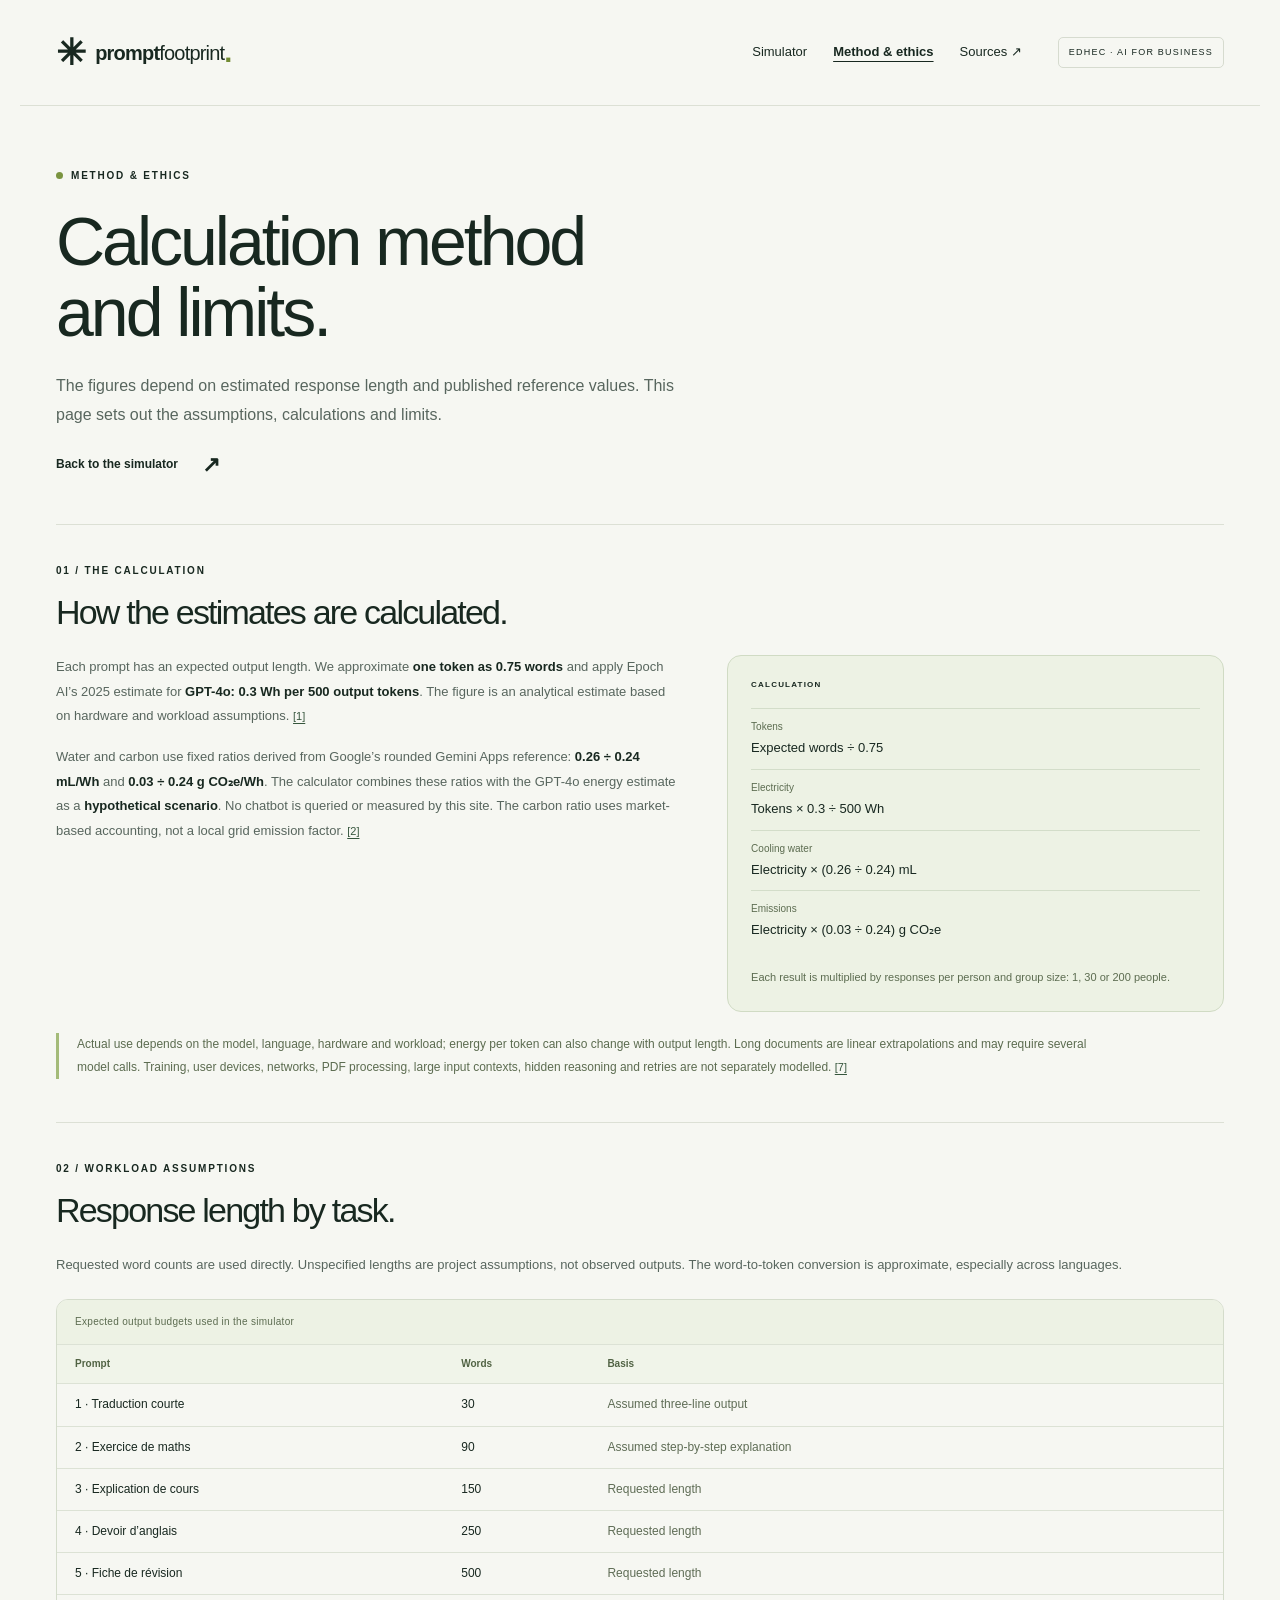
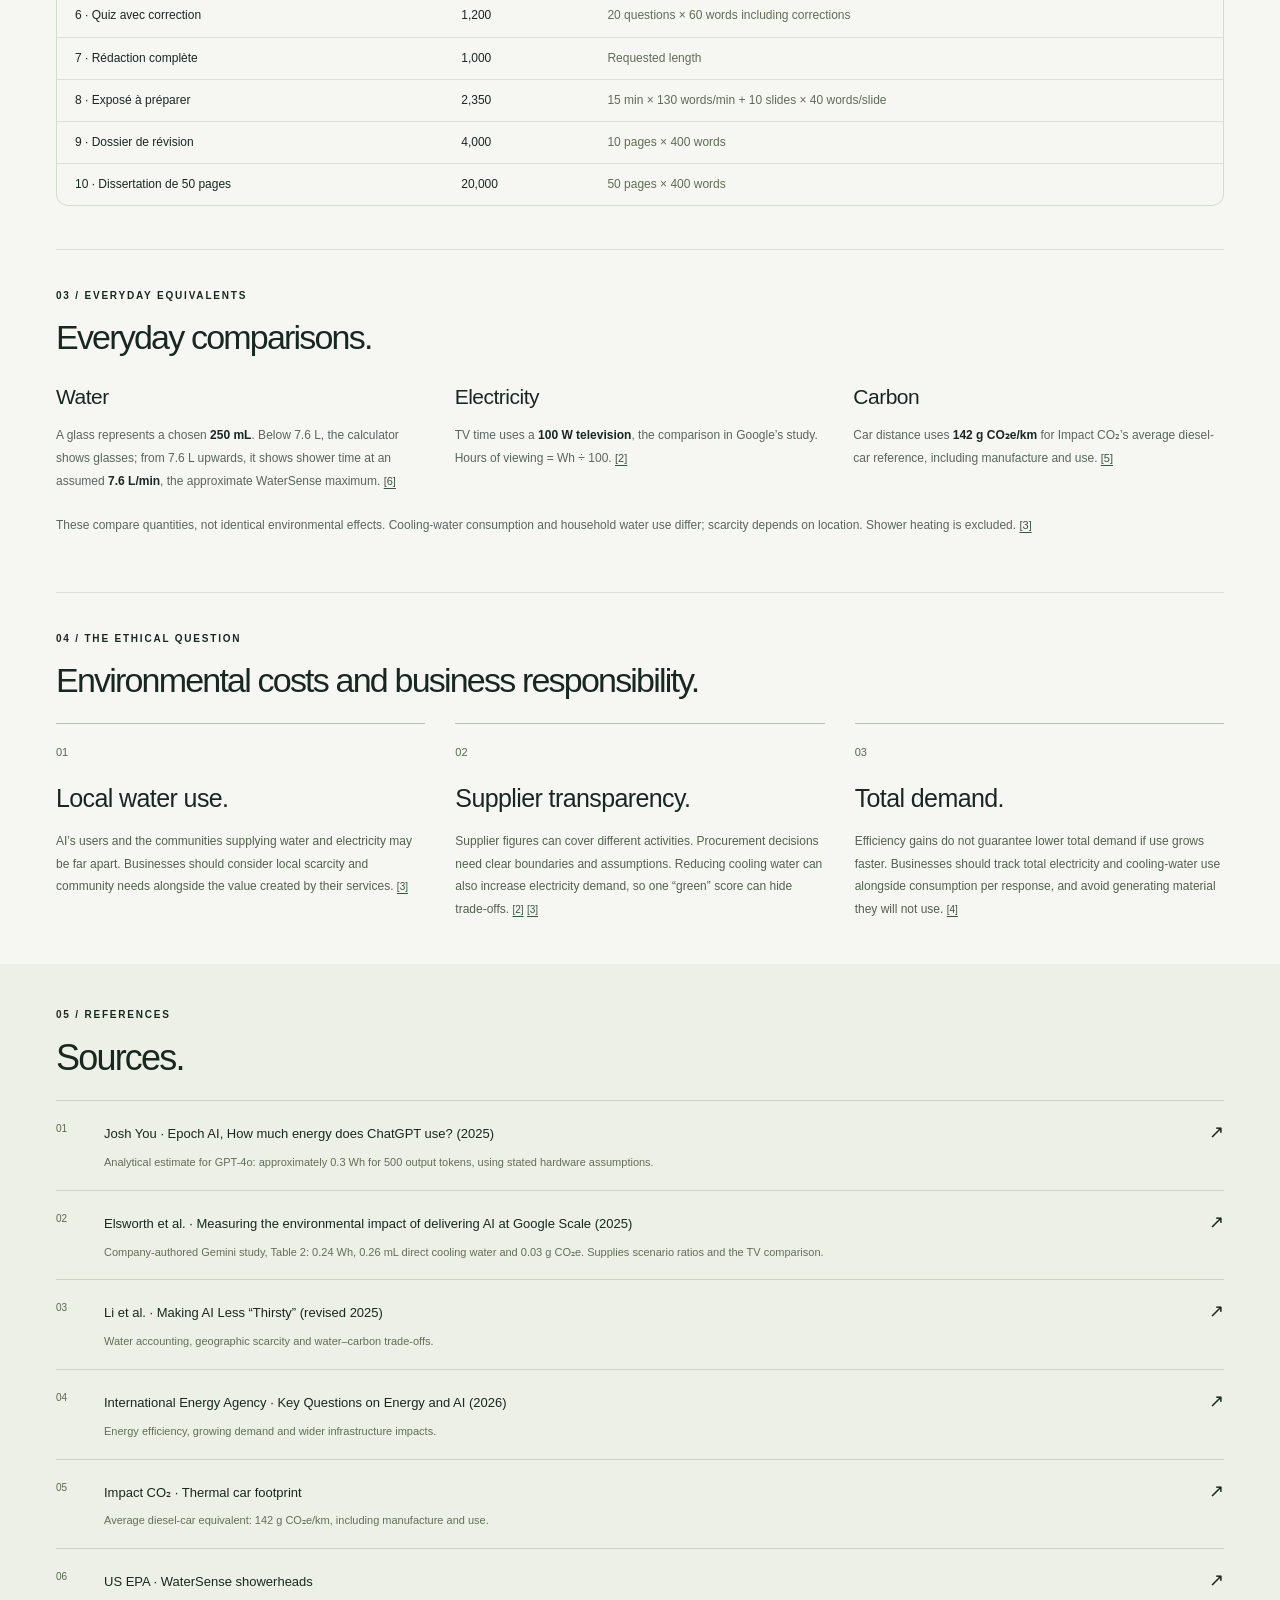
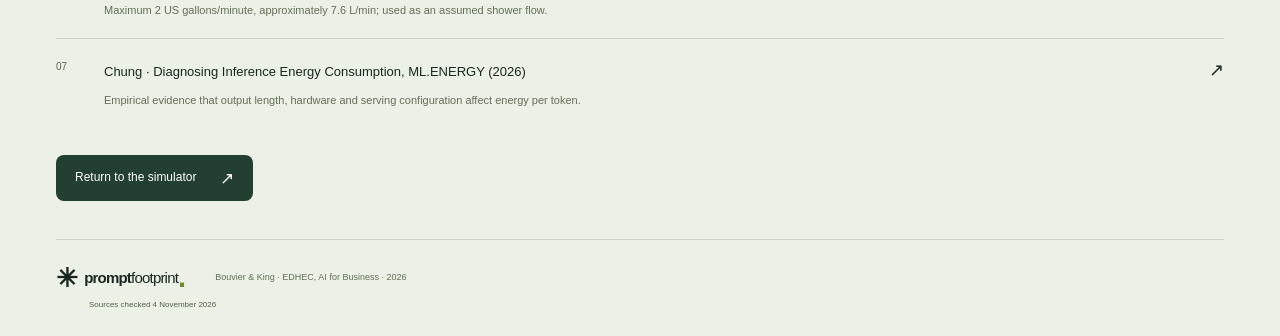
==== commit 417db09e: "Name model references and audit calculation display and site copy" ====
--- a/method.html
+++ b/method.html
@@ -7,8 +7,8 @@
   <meta name="description" content="The calculation method, assumptions, ethical questions and sources behind Prompt Footprint.">
   <title>Method & ethics — Prompt Footprint</title>
   <link rel="icon" href="favicon.svg" type="image/svg+xml">
-  <link rel="stylesheet" href="styles.css?v=3">
-  <link rel="stylesheet" href="method.css?v=3">
+  <link rel="stylesheet" href="styles.css?v=4">
+  <link rel="stylesheet" href="method.css?v=4">
 </head>
 <body class="method-page">
   <a class="skip-link" href="#model">Skip to the method</a>
@@ -19,38 +19,38 @@
   </header>
   <main>
     <section class="method-hero wrap">
-      <span class="eyebrow"><span class="status-dot"></span> BEHIND THE NUMBERS</span>
-      <h1>A footprint needs<br>an explanation.</h1>
-      <p class="method-lead">The calculator compares expected response lengths. Its figures describe a simplified teaching scenario, rather than measurements of your exact prompts.</p>
+      <span class="eyebrow"><span class="status-dot"></span> METHOD & ETHICS</span>
+      <h1>Calculation method<br>and limits.</h1>
+      <p class="method-lead">The figures depend on estimated response length and published reference values. This page sets out the assumptions, calculations and limits.</p>
       <a class="text-link" href="index.html">Back to the simulator <span aria-hidden="true">↗</span></a>
     </section>
 
     <div class="wrap method-stack">
       <section id="model" aria-labelledby="model-title">
         <span class="eyebrow">01 / THE CALCULATION</span>
-        <h2 id="model-title">Longer answers, different estimates.</h2>
+        <h2 id="model-title">How the estimates are calculated.</h2>
         <div class="method-columns">
           <div class="method-prose">
-            <p>Each prompt has an expected output length. We approximate <b>one token as 0.75 words</b> and apply Epoch AI’s 2025 estimate of <b>0.3 Wh per 500 output tokens</b>. This is a modelling reference, not a current measurement of every chatbot. <a href="#source-1">[1]</a></p>
-            <p>Water and carbon use fixed ratios derived from Google’s rounded Gemini Apps reference: <b>0.26 ÷ 0.24 mL/Wh</b> and <b>0.03 ÷ 0.24 g CO₂e/Wh</b>. Combining these with Epoch’s estimate creates a <b>hypothetical serving scenario</b>; it does not describe the measured footprint of GPT-4o, Gemini or another provider. The carbon ratio uses market-based accounting, not a local grid emission factor. <a href="#source-2">[2]</a></p>
+            <p>Each prompt has an expected output length. We approximate <b>one token as 0.75 words</b> and apply Epoch AI’s 2025 estimate for <b>GPT-4o: 0.3 Wh per 500 output tokens</b>. The figure is an analytical estimate based on hardware and workload assumptions. <a href="#source-1">[1]</a></p>
+            <p>Water and carbon use fixed ratios derived from Google’s rounded Gemini Apps reference: <b>0.26 ÷ 0.24 mL/Wh</b> and <b>0.03 ÷ 0.24 g CO₂e/Wh</b>. The calculator combines these ratios with the GPT-4o energy estimate as a <b>hypothetical scenario</b>. No chatbot is queried or measured by this site. The carbon ratio uses market-based accounting, not a local grid emission factor. <a href="#source-2">[2]</a></p>
           </div>
           <div class="formula-card">
-            <span class="eyebrow">THE MODEL, STEP BY STEP</span>
+            <span class="eyebrow">CALCULATION</span>
             <ol>
               <li><span>Tokens</span><b>Expected words ÷ 0.75</b></li>
               <li><span>Electricity</span><b>Tokens × 0.3 ÷ 500 Wh</b></li>
               <li><span>Cooling water</span><b>Electricity × (0.26 ÷ 0.24) mL</b></li>
               <li><span>Emissions</span><b>Electricity × (0.03 ÷ 0.24) g CO₂e</b></li>
             </ol>
-            <p>Each result is multiplied by generations per person and the selected group: 1, 30 or 200 people.</p>
+            <p>Each result is multiplied by responses per person and group size: 1, 30 or 200 people.</p>
           </div>
         </div>
-        <p class="method-limit">Actual use depends on the model, language, hardware and workload; energy per token can also change with output length. Long documents are linear extrapolations and may require several generations. Training, user devices, networks, PDF processing, large input contexts, hidden reasoning and retries are not separately modelled. <a href="#source-7">[7]</a></p>
+        <p class="method-limit">Actual use depends on the model, language, hardware and workload; energy per token can also change with output length. Long documents are linear extrapolations and may require several model calls. Training, user devices, networks, PDF processing, large input contexts, hidden reasoning and retries are not separately modelled. <a href="#source-7">[7]</a></p>
       </section>
 
       <section id="assumptions" aria-labelledby="assumptions-title">
         <span class="eyebrow">02 / WORKLOAD ASSUMPTIONS</span>
-        <h2 id="assumptions-title">What each prompt represents.</h2>
+        <h2 id="assumptions-title">Response length by task.</h2>
         <p class="method-prose">Requested word counts are used directly. Unspecified lengths are project assumptions, not observed outputs. The word-to-token conversion is approximate, especially across languages.</p>
         <div class="assumption-table-wrap">
           <table class="assumption-table">
@@ -64,7 +64,7 @@
               <tr><th scope="row">5 · Fiche de révision</th><td>500</td><td>Requested length</td></tr>
               <tr><th scope="row">6 · Quiz avec correction</th><td>1,200</td><td>20 questions × 60 words including corrections</td></tr>
               <tr><th scope="row">7 · Rédaction complète</th><td>1,000</td><td>Requested length</td></tr>
-              <tr><th scope="row">8 · Exposé à préparer</th><td>2,350</td><td>15 minutes × 130 words + 10 slides × 40 words</td></tr>
+              <tr><th scope="row">8 · Exposé à préparer</th><td>2,350</td><td>15 min × 130 words/min + 10 slides × 40 words/slide</td></tr>
               <tr><th scope="row">9 · Dossier de révision</th><td>4,000</td><td>10 pages × 400 words</td></tr>
               <tr><th scope="row">10 · Dissertation de 50 pages</th><td>20,000</td><td>50 pages × 400 words</td></tr>
             </tbody>
@@ -74,9 +74,9 @@
 
       <section id="equivalents" aria-labelledby="equivalents-title">
         <span class="eyebrow">03 / EVERYDAY EQUIVALENTS</span>
-        <h2 id="equivalents-title">Make the units tangible.</h2>
+        <h2 id="equivalents-title">Everyday comparisons.</h2>
         <div class="equivalent-notes">
-          <article><h3>Water</h3><p>A glass represents a chosen <b>250 mL</b>. Below 7.6 L, the calculator shows glasses; above that, it shows shower time at an assumed <b>7.6 L/min</b>, the approximate WaterSense maximum. <a href="#source-6">[6]</a></p></article>
+          <article><h3>Water</h3><p>A glass represents a chosen <b>250 mL</b>. Below 7.6 L, the calculator shows glasses; from 7.6 L upwards, it shows shower time at an assumed <b>7.6 L/min</b>, the approximate WaterSense maximum. <a href="#source-6">[6]</a></p></article>
           <article><h3>Electricity</h3><p>TV time uses a <b>100 W television</b>, the comparison in Google’s study. Hours of viewing = Wh ÷ 100. <a href="#source-2">[2]</a></p></article>
           <article><h3>Carbon</h3><p>Car distance uses <b>142 g CO₂e/km</b> for Impact CO₂’s average diesel-car reference, including manufacture and use. <a href="#source-5">[5]</a></p></article>
         </div>
@@ -85,22 +85,22 @@
 
       <section id="ethics" aria-labelledby="ethics-title">
         <span class="eyebrow">04 / THE ETHICAL QUESTION</span>
-        <h2 id="ethics-title">Who benefits? Who bears the cost?</h2>
+        <h2 id="ethics-title">Environmental costs and business responsibility.</h2>
         <div class="ethics-grid">
-          <article><span class="ethics-number">01</span><h3>Local resources.</h3><p>AI’s users and the communities supplying water and electricity may be far apart. Businesses should consider local scarcity and community needs alongside the value created by their services. <a href="#source-3">[3]</a></p></article>
-          <article><span class="ethics-number">02</span><h3>Transparent choices.</h3><p>Supplier figures can cover different activities. Procurement decisions need clear boundaries and assumptions. Reducing cooling water can also increase electricity demand, so one “green” score can hide trade-offs. <a href="#source-2">[2]</a> <a href="#source-3">[3]</a></p></article>
-          <article><span class="ethics-number">03</span><h3>Efficiency and scale.</h3><p>Lower use per request can coexist with rising total demand. Organisations should track absolute consumption, choose suitable systems and question unnecessary generations. The IEA’s data-centre totals include non-AI services too. <a href="#source-4">[4]</a></p></article>
+          <article><span class="ethics-number">01</span><h3>Local water use.</h3><p>AI’s users and the communities supplying water and electricity may be far apart. Businesses should consider local scarcity and community needs alongside the value created by their services. <a href="#source-3">[3]</a></p></article>
+          <article><span class="ethics-number">02</span><h3>Supplier transparency.</h3><p>Supplier figures can cover different activities. Procurement decisions need clear boundaries and assumptions. Reducing cooling water can also increase electricity demand, so one “green” score can hide trade-offs. <a href="#source-2">[2]</a> <a href="#source-3">[3]</a></p></article>
+          <article><span class="ethics-number">03</span><h3>Total demand.</h3><p>Efficiency gains do not guarantee lower total demand if use grows faster. Businesses should track total electricity and cooling-water use alongside consumption per response, and avoid generating material they will not use. <a href="#source-4">[4]</a></p></article>
         </div>
       </section>
     </div>
 
     <section class="sources-section method-sources" id="sources" aria-labelledby="sources-title">
       <div class="wrap">
-        <span class="eyebrow">05 / FOLLOW THE EVIDENCE</span>
+        <span class="eyebrow">05 / REFERENCES</span>
         <h2 id="sources-title">Sources.</h2>
         <ol class="source-list">
-          <li id="source-1"><span class="source-index">01</span><div><a href="https://epoch.ai/gradient-updates/how-much-energy-does-chatgpt-use" target="_blank" rel="noopener noreferrer">Josh You · Epoch AI, How much energy does ChatGPT use? (2025) <span aria-hidden="true">↗</span></a><p>Original model-based calculation: approximately 0.3 Wh for 500 output tokens. Not a direct meter reading.</p></div></li>
-          <li id="source-2"><span class="source-index">02</span><div><a href="https://arxiv.org/html/2508.15734v1" target="_blank" rel="noopener noreferrer">Elsworth et al. · AI environmental impact at Google Scale (2025) <span aria-hidden="true">↗</span></a><p>Company-authored Gemini study, Table 2: 0.24 Wh, 0.26 mL direct cooling water and 0.03 g CO₂e. Supplies scenario ratios and the TV comparison.</p></div></li>
+          <li id="source-1"><span class="source-index">01</span><div><a href="https://epoch.ai/gradient-updates/how-much-energy-does-chatgpt-use" target="_blank" rel="noopener noreferrer">Josh You · Epoch AI, How much energy does ChatGPT use? (2025) <span aria-hidden="true">↗</span></a><p>Analytical estimate for GPT-4o: approximately 0.3 Wh for 500 output tokens, using stated hardware assumptions.</p></div></li>
+          <li id="source-2"><span class="source-index">02</span><div><a href="https://arxiv.org/html/2508.15734v1" target="_blank" rel="noopener noreferrer">Elsworth et al. · Measuring the environmental impact of delivering AI at Google Scale (2025) <span aria-hidden="true">↗</span></a><p>Company-authored Gemini study, Table 2: 0.24 Wh, 0.26 mL direct cooling water and 0.03 g CO₂e. Supplies scenario ratios and the TV comparison.</p></div></li>
           <li id="source-3"><span class="source-index">03</span><div><a href="https://arxiv.org/html/2304.03271v5" target="_blank" rel="noopener noreferrer">Li et al. · Making AI Less “Thirsty” (revised 2025) <span aria-hidden="true">↗</span></a><p>Water accounting, geographic scarcity and water–carbon trade-offs.</p></div></li>
           <li id="source-4"><span class="source-index">04</span><div><a href="https://www.iea.org/reports/key-questions-on-energy-and-ai/executive-summary" target="_blank" rel="noopener noreferrer">International Energy Agency · Key Questions on Energy and AI (2026) <span aria-hidden="true">↗</span></a><p>Energy efficiency, growing demand and wider infrastructure impacts.</p></div></li>
           <li id="source-5"><span class="source-index">05</span><div><a href="https://impactco2.fr/outils/transport/voiturethermique" target="_blank" rel="noopener noreferrer">Impact CO₂ · Thermal car footprint <span aria-hidden="true">↗</span></a><p>Average diesel-car equivalent: 142 g CO₂e/km, including manufacture and use.</p></div></li>
--- a/styles.css
+++ b/styles.css
@@ -1,6 +1,6 @@
 @charset "UTF-8";
 :root{--paper:#f6f7f2;--ink:#182820;--muted:#58665e;--green:#d7ed8c;--forest:#233f31;--line:#dce0d5;--water:#e7f1f4;--energy:#f7efda;--carbon:#e6eedf;--radius:18px;--sans:Arial,Helvetica,sans-serif}
-*{box-sizing:border-box}html{scroll-behavior:smooth;scroll-padding-top:28px}body{margin:0;background:var(--paper);color:var(--ink);font-family:var(--sans);font-size:15px;line-height:1.6;-webkit-font-smoothing:antialiased}button,input,select{font:inherit}button,a,input,select{-webkit-tap-highlight-color:transparent}button,a{touch-action:manipulation}a{color:inherit}button{cursor:pointer}button:focus-visible,a:focus-visible,input:focus-visible,select:focus-visible,summary:focus-visible{outline:3px solid #43694f;outline-offset:5px}button:disabled{cursor:default}svg{width:24px;height:24px;fill:none;stroke:currentColor;stroke-width:1.6;stroke-linecap:round;stroke-linejoin:round}.wrap{max-width:1240px;margin:0 auto;padding-left:36px;padding-right:36px}.site-header{height:106px;display:flex;align-items:center;gap:36px;border-bottom:1px solid var(--line)}.wordmark{display:inline-flex;align-items:center;white-space:nowrap;text-decoration:none;font-weight:700;font-size:20px;letter-spacing:-.8px;line-height:1.2}.brand-mark{font-size:36px;margin-right:10px;line-height:1}.wordmark-light{font-weight:400}.brand-dot{color:#728b33;font-size:29px;line-height:.8}.site-header nav{display:flex;gap:26px;margin-left:auto;font-size:13px}.site-header nav a{text-decoration:none}.site-header nav a:hover{text-decoration:underline;text-underline-offset:5px}.course-tag{font-size:9px;letter-spacing:1.2px;border:1px solid #d6dbcf;padding:7px 10px;border-radius:5px;white-space:nowrap}.hero{display:grid;grid-template-columns:1.7fr 1fr;gap:40px;padding-top:65px;padding-bottom:52px}.eyebrow{font-size:10px;font-weight:700;letter-spacing:1.8px;display:flex;align-items:center;gap:8px;line-height:1.5}.status-dot{height:7px;width:7px;display:inline-block;border-radius:50%;background:#7a9440}.hero h1{font-size:clamp(56px,6.8vw,86px);line-height:1.04;letter-spacing:-5px;font-weight:500;margin:22px 0 8px}.hero h1 em{font-style:normal;position:relative;isolation:isolate;white-space:nowrap}.hero h1 em:after{content:"";position:absolute;bottom:0;left:-5px;right:-12px;transform:rotate(-2deg);height:25%;background:var(--green);z-index:-1}.hero-aside{padding-top:0;display:flex;flex-direction:column;align-items:flex-start;justify-content:flex-end}.hero-aside>p{font-size:15px;line-height:1.7;max-width:315px;margin:13px 0}.text-link{display:inline-flex;gap:24px;align-items:center;text-decoration:none;font-size:12px;font-weight:700}.text-link:hover{gap:30px}.text-link span{font-size:22px;line-height:1}.orbit-art{position:relative;width:280px;height:105px;align-self:flex-start}.orbit{position:absolute;border:1px solid #c6d0bc;border-radius:50%;width:80px;height:80px;left:18px;top:10px;transform:rotate(-32deg) scaleX(.65)}.orbit-two{transform:rotate(32deg) scaleX(.65)}.orbit-three{transform:rotate(90deg) scaleX(.65)}.orbit-core{position:absolute;left:47px;top:25px;font-size:35px;color:#4c6d3a}.orbit-label{position:absolute;left:120px;top:34px;font-size:10px;line-height:1.5;letter-spacing:.3px;color:#67765e}.section-topline{display:flex;align-items:center;justify-content:space-between;margin-bottom:16px}.session-tools{display:flex;gap:22px;align-items:center;font-size:11px;color:var(--muted)}.reset-button{border:0;background:none;font-size:11px;padding:5px 0;color:var(--ink)}.reset-button span{font-size:16px;margin-right:4px}.counter-grid{display:grid;grid-template-columns:repeat(3,1fr);gap:14px;position:sticky;top:12px;z-index:5}.counter-grid:before{content:"";position:absolute;inset:-8px;background:var(--paper);border-radius:20px;z-index:-1}.counter{padding:22px 24px 15px;border-radius:var(--radius);position:relative;overflow:hidden}.water{background:var(--water)}.electricity{background:var(--energy)}.carbon{background:var(--carbon)}.counter-heading{display:flex;align-items:center;gap:10px;font-size:10px;letter-spacing:1.2px;font-weight:700}.icon-box{display:flex;align-items:center;justify-content:center;height:31px;width:31px;border:1px solid #18282020;border-radius:9px}.co2-icon{font-size:11px;letter-spacing:-1px}.estimate-label{margin-left:auto;font-size:8px;letter-spacing:1px;font-weight:400;color:#52635a}.counter-number{display:flex;align-items:baseline;gap:9px;font-size:58px;line-height:1.2;font-weight:400;letter-spacing:-2.5px;font-variant-numeric:tabular-nums;margin:20px 0 11px;white-space:nowrap}.unit{font-size:16px;letter-spacing:-.4px;font-weight:400}.counter-footer{display:flex;justify-content:space-between;border-top:1px solid #18282018;padding-top:9px;font-size:10px;color:#4e625a;align-items:center}.counter-spark{font-size:23px;line-height:1}.benchmark-caption{font-size:10px;color:var(--muted);display:flex;flex-wrap:wrap;gap:4px;margin:11px 0 30px}.benchmark-caption b{font-weight:400;color:var(--ink)}.benchmark-caption a{margin-left:auto;text-underline-offset:3px}.experiment-layout{display:grid;grid-template-columns:1.3fr 1fr;gap:20px}.prompt-lab{background:#fff;border:1px solid var(--line);border-radius:var(--radius);padding:28px}.lab-heading{display:flex;align-items:center;gap:10px}.lab-heading h3{font-size:19px;letter-spacing:-.5px;font-weight:500;line-height:1.3;margin:0}.mini-step{font-size:10px;border:1px solid #cdd4c7;width:25px;height:25px;display:flex;align-items:center;justify-content:center;border-radius:50%;flex-shrink:0}.local-pill{font-size:8px;letter-spacing:1px;margin-left:auto;color:#5d6d58;background:#f0f5e7;border-radius:4px;padding:4px 7px}.lab-intro{font-size:12px;color:var(--muted);margin:9px 0 20px}.prompt-options{display:grid;grid-template-columns:1fr 1fr;gap:8px}.prompt-option{display:flex;align-items:center;gap:8px;border:1px solid var(--line);background:transparent;text-align:left;color:#526157;border-radius:8px;padding:10px 12px;font-size:11px;transition:background .15s,border-color .15s}.prompt-option span{font-size:15px;width:18px;text-align:center}.prompt-option:hover{background:#f2f5ee}.prompt-option.selected{color:var(--ink);background:#eef4e4;border-color:#8b9e6a}.prompt-display{border:1px solid var(--line);border-radius:10px;margin:19px 0 16px;padding:16px 18px;background:#fcfcf9;min-height:148px}.prompt-display-top{display:flex;justify-content:space-between;align-items:center;font-size:8px;letter-spacing:1.1px;color:#59694f}.prompt-display-top>span:last-child{font-size:17px}.prompt-display>p{font-size:16px;letter-spacing:-.15px;line-height:1.55;margin:9px 0 17px;min-height:50px}.prompt-display-bottom{display:flex;justify-content:space-between;color:#59694f;font-size:9px}.prompt-actions{display:flex;gap:8px}.button{display:inline-flex;gap:24px;align-items:center;justify-content:center;padding:12px 18px;border-radius:8px;border:1px solid transparent;text-decoration:none;font-size:12px;line-height:1.6;font-weight:500;transition:background .15s,transform .15s}.button:active{transform:translateY(1px)}.button>span{font-size:17px;line-height:1}.button-dark{background:var(--forest);color:#fff}.button-dark:hover{background:#365640}.button-outline{border-color:#d2d8cb;background:#fff;color:var(--ink)}.button-outline:hover{background:#f0f4e8}#simulate-prompt{flex:1}.lab-note{font-size:10px;line-height:1.65;color:#687365;margin:15px 0 0}.activity-message{font-size:10px;color:#52663f;margin:9px 0 0;min-height:17px}.scale-panel{border:1px solid #d4ddc7;background:#edf2e4;border-radius:var(--radius);padding:28px}.scale-presets{display:flex;gap:4px;padding:4px;border:1px solid #cbd5bd;background:#e3ebd9;border-radius:8px;margin-bottom:23px}.scale-presets button{flex:1;border:0;background:none;border-radius:5px;color:#4b5d44;padding:7px 5px;font-size:11px}.scale-presets button.selected{background:#fff;color:var(--ink);box-shadow:0 1px 3px #0000000a}.range-heading{display:flex;justify-content:space-between;font-size:12px}.range-heading output{font-weight:700;font-variant-numeric:tabular-nums}input[type="range"]{width:100%;margin:12px 0 23px;accent-color:#3e5e37;cursor:pointer;height:6px}.scale-controls{display:grid;grid-template-columns:1.2fr 1fr;gap:12px}.scale-controls label{display:block;font-size:9px;color:#53624c;margin-bottom:6px}.scale-controls input,.scale-controls select{width:100%;background:#f9fbf5;border:1px solid #c8d3bc;border-radius:7px;color:var(--ink);font-size:12px;padding:9px 10px;height:39px}.scenario-title{font-size:10px;border-top:1px solid #cad4bd;padding-top:20px;margin-top:24px}.scenario-title>span{font-size:13px;font-weight:700}.scenario-totals{margin:14px 0}.scenario-totals>div{display:flex;align-items:center;justify-content:space-between;margin-bottom:9px;gap:10px}.scenario-totals dt{display:flex;align-items:center;gap:8px;font-size:12px}.scenario-totals dd{font-size:17px;letter-spacing:-.3px;font-variant-numeric:tabular-nums;margin:0;text-align:right}.metric-dot{height:6px;width:6px;border-radius:50%;display:inline-block}.water-dot{background:#5d8f9d}.energy-dot{background:#bd963a}.carbon-dot{background:#68814b}.scale-note{font-size:10px;color:#627157;line-height:1.6;margin:19px 0 0}.perspective-section{background:var(--forest);color:#f6f7f2;margin-top:72px;padding:62px 0}.perspective-layout{display:grid;grid-template-columns:1.2fr 1fr;gap:90px;align-items:center}.perspective-section .eyebrow{color:#c7d8b1}h2{font-size:43px;font-weight:400;line-height:1.12;letter-spacing:-1.8px;margin:19px 0 22px}.perspective-layout>div:first-child>p{font-size:13px;line-height:1.8;max-width:450px;color:#d2dccf}.perspective-layout .text-link{color:#d7ed8c;margin-top:13px}.context-chart{background:#ffffff08;border:1px solid #ffffff24;border-radius:14px;padding:25px}.chart-title{font-size:9px;letter-spacing:1.3px;color:#c7d8b1;margin-bottom:25px}.chart-row+.chart-row{margin-top:22px}.chart-label{display:flex;justify-content:space-between;align-items:baseline;font-size:11px}.chart-label strong{font-size:28px;font-weight:400;letter-spacing:-1px}.chart-label small{font-size:12px;letter-spacing:0}.chart-track{height:17px;background:#ffffff0a;border-radius:3px;margin:8px 0 3px;overflow:hidden}.chart-track>span{background:#b5ca95;height:100%;display:block;border-radius:3px}.projected .chart-track>span{background:repeating-linear-gradient(-45deg,#c9e28d,#c9e28d 4px,#afc77a 4px,#afc77a 5px)}.chart-caption{font-size:9px;color:#bbcbb3}.context-chart>p{font-size:10px;color:#c4d1be;line-height:1.7;margin:19px 0 0}.context-chart b{color:#fff;font-weight:400}.ethics-section{padding-top:76px;padding-bottom:64px}.section-heading{display:grid;grid-template-columns:1.2fr 1fr;gap:90px;align-items:end}.section-heading>p{font-size:13px;color:var(--muted);max-width:420px;line-height:1.8;margin:0 0 23px}.ethics-grid{display:grid;grid-template-columns:repeat(3,1fr);gap:30px;margin-top:27px}.ethics-grid article{padding:23px 0 0;border-top:1px solid #b8c2ad;display:flex;flex-direction:column}.ethics-number{font-size:11px;color:#59694f;margin-bottom:21px}.ethics-grid h3{font-size:25px;line-height:1.2;letter-spacing:-.6px;font-weight:400;margin:0 0 17px}.ethics-grid article>p{font-size:12px;line-height:1.9;color:#53614f;margin:0 0 24px;flex:1}.ethics-grid a{font-size:10px;text-decoration:none;color:#36563d}.ethical-action{border-top:1px solid var(--line);padding-top:17px}.ethical-action>span{font-size:8px;font-weight:700;letter-spacing:1px;color:#526244}.ethical-action>p{font-size:12px;line-height:1.7;margin:7px 0 0}.takeaway{display:flex;gap:24px;align-items:center;background:#eaf0e1;padding:25px 28px;border-radius:12px;margin-top:40px}.takeaway-symbol{font-size:42px;font-weight:400;color:#708651;line-height:1}.takeaway .eyebrow{font-size:8px;letter-spacing:1.2px}.takeaway p{font-size:12px;color:#53634b;line-height:1.8;margin:7px 0 0;max-width:900px}.discussion{position:relative;margin-top:52px;border-top:1px solid var(--line);padding:28px 70px 0 0}.discussion .eyebrow{font-size:8px;color:#667659}.discussion>p{font-size:25px;letter-spacing:-.5px;line-height:1.45;max-width:850px;margin:12px 0 0}.discussion-end{position:absolute;right:10px;bottom:0;font-size:70px;color:#b5c695;line-height:1}.method-section{display:grid;grid-template-columns:1fr 1.35fr;gap:80px;padding-top:50px;padding-bottom:72px;border-top:1px solid var(--line)}.method-intro h2{font-size:35px}.method-intro p{font-size:12px;color:var(--muted);max-width:310px;line-height:1.9}.method-details{padding-top:12px}.method-details details{border-top:1px solid #cfd7c6}.method-details details:last-child{border-bottom:1px solid #cfd7c6}.method-details summary{list-style:none;font-size:12px;cursor:pointer;padding:18px 0;display:flex;align-items:center;justify-content:space-between;gap:15px}.method-details summary::-webkit-details-marker{display:none}.method-details summary>span{font-size:20px;color:#708362;transition:transform .15s}.method-details details[open] summary>span{transform:rotate(45deg)}.details-body{font-size:11px;line-height:1.9;color:#5f6c57;padding:0 24px 16px 0}.details-body p{margin:0 0 10px}.details-body p:last-child{margin-bottom:0}.details-body ul{padding-left:17px;margin-top:0}.details-body li{margin-bottom:8px}.details-body a{text-underline-offset:3px}.details-body b{font-weight:700;color:#3b5036}.sources-section{background:#ecf0e6;padding-top:62px}.sources-section h2{font-size:36px}.source-list{padding:0;list-style:none;margin:28px 0 0}.source-list li{display:flex;gap:25px;border-top:1px solid #ccd5c3;padding:22px 0;scroll-margin-top:25px}.source-index{font-size:10px;padding-top:3px;color:#59694f;min-width:23px}.source-list li>div{flex:1}.source-type{font-size:8px;font-weight:700;letter-spacing:1.1px;color:#526244;display:block;margin-bottom:7px}.source-list a{font-size:13px;line-height:1.6;text-decoration:none;display:flex;align-items:baseline;gap:24px;justify-content:space-between;font-weight:500}.source-list a:hover{text-decoration:underline;text-underline-offset:4px}.source-list a>span{font-size:18px}.source-list p{font-size:10px;line-height:1.8;color:#627057;margin:6px 40px 0 0;max-width:850px}.disclosure-card{margin:24px 0 48px;background:var(--paper);border:1px solid #d6ddce;border-radius:14px;padding:28px;display:flex;justify-content:space-between;align-items:center;gap:35px}.disclosure-card .eyebrow{font-size:8px;color:#627057}.disclosure-card h3{font-size:23px;line-height:1.25;font-weight:400;letter-spacing:-.5px;margin:12px 0}.disclosure-card p{font-size:11px;line-height:1.8;color:#627057;max-width:500px;margin:0}.disclosure-card .button{white-space:nowrap;font-size:11px}.site-footer{border-top:1px solid #ccd5c3;padding:25px 0;display:flex;flex-wrap:wrap;align-items:center;column-gap:30px;row-gap:8px}.site-footer .wordmark{font-size:15px}.site-footer .brand-mark{font-size:26px;margin-right:7px}.site-footer p,.site-footer>a:not(.wordmark){font-size:9px;color:#617056;margin:0}.site-footer>a:not(.wordmark){margin-left:auto;text-decoration:none}.footer-date{width:100%;font-size:8px;color:#526244;padding-left:33px}.counter.flash{animation:counterFlash .45s ease-out}.noscript-note{padding:20px;border:1px solid #bac9a8;font-size:13px}.sr-only{position:absolute;width:1px;height:1px;padding:0;margin:-1px;overflow:hidden;clip:rect(0,0,0,0);white-space:nowrap;border:0}.skip-link{position:absolute;top:-100px;left:15px;z-index:10;background:var(--forest);color:#fff;padding:10px}.skip-link:focus{top:15px}@keyframes counterFlash{0%{box-shadow:inset 0 0 0 2px #73944b}100%{box-shadow:inset 0 0 0 2px transparent}}
+*{box-sizing:border-box}html{scroll-behavior:smooth;scroll-padding-top:28px}body{margin:0;background:var(--paper);color:var(--ink);font-family:var(--sans);font-size:15px;line-height:1.6;-webkit-font-smoothing:antialiased}button,input,select{font:inherit}button,a,input,select{-webkit-tap-highlight-color:transparent}button,a{touch-action:manipulation}a{color:inherit}button{cursor:pointer}button:focus-visible,a:focus-visible,input:focus-visible,select:focus-visible,summary:focus-visible{outline:3px solid #43694f;outline-offset:5px}button:disabled{cursor:default}svg{width:24px;height:24px;fill:none;stroke:currentColor;stroke-width:1.6;stroke-linecap:round;stroke-linejoin:round}.wrap{max-width:1240px;margin:0 auto;padding-left:36px;padding-right:36px}.site-header{height:106px;display:flex;align-items:center;gap:36px;border-bottom:1px solid var(--line)}.wordmark{display:inline-flex;align-items:center;white-space:nowrap;text-decoration:none;font-weight:700;font-size:20px;letter-spacing:-.8px;line-height:1.2}.brand-mark{font-size:36px;margin-right:10px;line-height:1}.wordmark-light{font-weight:400}.brand-dot{color:#728b33;font-size:29px;line-height:.8}.site-header nav{display:flex;gap:26px;margin-left:auto;font-size:13px}.site-header nav a{text-decoration:none}.site-header nav a:hover{text-decoration:underline;text-underline-offset:5px}.course-tag{font-size:9px;letter-spacing:1.2px;border:1px solid #d6dbcf;padding:7px 10px;border-radius:5px;white-space:nowrap}.hero{display:grid;grid-template-columns:1.7fr 1fr;gap:40px;padding-top:65px;padding-bottom:52px}.eyebrow{font-size:10px;font-weight:700;letter-spacing:1.8px;display:flex;align-items:center;gap:8px;line-height:1.5}.status-dot{height:7px;width:7px;display:inline-block;border-radius:50%;background:#7a9440}.hero h1{font-size:clamp(56px,6.8vw,86px);line-height:1.04;letter-spacing:-5px;font-weight:500;margin:22px 0 8px}.hero h1 em{font-style:normal;position:relative;isolation:isolate;white-space:nowrap}.hero h1 em:after{content:"";position:absolute;bottom:0;left:-5px;right:-12px;transform:rotate(-2deg);height:25%;background:var(--green);z-index:-1}.hero-aside{padding-top:0;display:flex;flex-direction:column;align-items:flex-start;justify-content:flex-end}.hero-aside>p{font-size:15px;line-height:1.7;max-width:315px;margin:13px 0}.text-link{display:inline-flex;gap:24px;align-items:center;text-decoration:none;font-size:12px;font-weight:700}.text-link:hover{gap:30px}.text-link span{font-size:22px;line-height:1}.orbit-art{position:relative;width:280px;height:105px;align-self:flex-start}.orbit{position:absolute;border:1px solid #c6d0bc;border-radius:50%;width:80px;height:80px;left:18px;top:10px;transform:rotate(-32deg) scaleX(.65)}.orbit-two{transform:rotate(32deg) scaleX(.65)}.orbit-three{transform:rotate(90deg) scaleX(.65)}.orbit-core{position:absolute;left:47px;top:25px;font-size:35px;color:#4c6d3a}.orbit-label{position:absolute;left:120px;top:34px;font-size:10px;line-height:1.5;letter-spacing:.3px;color:#67765e}.section-topline{display:flex;align-items:center;justify-content:space-between;margin-bottom:16px}.session-tools{display:flex;gap:22px;align-items:center;font-size:11px;color:var(--muted)}.reset-button{border:0;background:none;font-size:11px;padding:5px 0;color:var(--ink)}.reset-button span{font-size:16px;margin-right:4px}.counter-grid{display:grid;grid-template-columns:repeat(3,1fr);gap:14px;position:sticky;top:12px;z-index:5}.counter-grid:before{content:"";position:absolute;inset:-8px;background:var(--paper);border-radius:20px;z-index:-1}.counter{padding:22px 24px 15px;border-radius:var(--radius);position:relative;overflow:hidden}.water{background:var(--water)}.electricity{background:var(--energy)}.carbon{background:var(--carbon)}.counter-heading{display:flex;align-items:center;gap:10px;font-size:10px;letter-spacing:1.2px;font-weight:700}.icon-box{display:flex;align-items:center;justify-content:center;height:31px;width:31px;border:1px solid #18282020;border-radius:9px}.co2-icon{font-size:11px;letter-spacing:-1px}.estimate-label{margin-left:auto;font-size:8px;letter-spacing:1px;font-weight:400;color:#52635a}.counter-number{display:flex;align-items:baseline;gap:9px;font-size:58px;line-height:1.2;font-weight:400;letter-spacing:-2.5px;font-variant-numeric:tabular-nums;margin:20px 0 11px;white-space:nowrap}.unit{font-size:16px;letter-spacing:-.4px;font-weight:400}.counter-footer{display:flex;justify-content:space-between;border-top:1px solid #18282018;padding-top:9px;font-size:10px;color:#4e625a;align-items:center}.counter-spark{font-size:23px;line-height:1}.benchmark-caption{font-size:10px;color:var(--muted);display:flex;flex-wrap:wrap;gap:4px;margin:11px 0 30px}.benchmark-caption b{font-weight:400;color:var(--ink)}.benchmark-caption a{margin-left:auto;text-underline-offset:3px}.experiment-layout{display:grid;grid-template-columns:1.3fr 1fr;gap:20px}.prompt-lab{background:#fff;border:1px solid var(--line);border-radius:var(--radius);padding:28px}.lab-heading{display:flex;align-items:center;gap:10px}.lab-heading h3{font-size:19px;letter-spacing:-.5px;font-weight:500;line-height:1.3;margin:0}.mini-step{font-size:10px;border:1px solid #cdd4c7;width:25px;height:25px;display:flex;align-items:center;justify-content:center;border-radius:50%;flex-shrink:0}.local-pill{font-size:8px;letter-spacing:1px;margin-left:auto;color:#5d6d58;background:#f0f5e7;border-radius:4px;padding:4px 7px}.lab-intro{font-size:12px;color:var(--muted);margin:9px 0 20px}.prompt-options{display:grid;grid-template-columns:1fr 1fr;gap:8px}.prompt-option{display:flex;align-items:center;gap:8px;border:1px solid var(--line);background:transparent;text-align:left;color:#526157;border-radius:8px;padding:10px 12px;font-size:11px;transition:background .15s,border-color .15s}.prompt-option span{font-size:15px;width:18px;text-align:center}.prompt-option:hover{background:#f2f5ee}.prompt-option.selected{color:var(--ink);background:#eef4e4;border-color:#8b9e6a}.prompt-display{border:1px solid var(--line);border-radius:10px;margin:19px 0 16px;padding:16px 18px;background:#fcfcf9;min-height:148px}.prompt-display-top{display:flex;justify-content:space-between;align-items:center;font-size:8px;letter-spacing:1.1px;color:#59694f}.prompt-display-top>span[aria-hidden]{font-size:17px}.prompt-display>p{font-size:16px;letter-spacing:-.15px;line-height:1.55;margin:9px 0 17px;min-height:50px}.prompt-display-bottom{display:flex;justify-content:space-between;color:#59694f;font-size:9px}.prompt-actions{display:flex;gap:8px}.button{display:inline-flex;gap:24px;align-items:center;justify-content:center;padding:12px 18px;border-radius:8px;border:1px solid transparent;text-decoration:none;font-size:12px;line-height:1.6;font-weight:500;transition:background .15s,transform .15s}.button:active{transform:translateY(1px)}.button>span{font-size:17px;line-height:1}.button-dark{background:var(--forest);color:#fff}.button-dark:hover{background:#365640}.button-outline{border-color:#d2d8cb;background:#fff;color:var(--ink)}.button-outline:hover{background:#f0f4e8}#simulate-prompt{flex:1}.lab-note{font-size:10px;line-height:1.65;color:#687365;margin:15px 0 0}.activity-message{font-size:10px;color:#52663f;margin:9px 0 0;min-height:17px}.scale-panel{border:1px solid #d4ddc7;background:#edf2e4;border-radius:var(--radius);padding:28px}.scale-presets{display:flex;gap:4px;padding:4px;border:1px solid #cbd5bd;background:#e3ebd9;border-radius:8px;margin-bottom:23px}.scale-presets button{flex:1;border:0;background:none;border-radius:5px;color:#4b5d44;padding:7px 5px;font-size:11px}.scale-presets button.selected{background:#fff;color:var(--ink);box-shadow:0 1px 3px #0000000a}.range-heading{display:flex;justify-content:space-between;font-size:12px}.range-heading output{font-weight:700;font-variant-numeric:tabular-nums}input[type="range"]{width:100%;margin:12px 0 23px;accent-color:#3e5e37;cursor:pointer;height:6px}.scale-controls{display:grid;grid-template-columns:1.2fr 1fr;gap:12px}.scale-controls label{display:block;font-size:9px;color:#53624c;margin-bottom:6px}.scale-controls input,.scale-controls select{width:100%;background:#f9fbf5;border:1px solid #c8d3bc;border-radius:7px;color:var(--ink);font-size:12px;padding:9px 10px;height:39px}.scenario-title{font-size:10px;border-top:1px solid #cad4bd;padding-top:20px;margin-top:24px}.scenario-title>span{font-size:13px;font-weight:700}.scenario-totals{margin:14px 0}.scenario-totals>div{display:flex;align-items:center;justify-content:space-between;margin-bottom:9px;gap:10px}.scenario-totals dt{display:flex;align-items:center;gap:8px;font-size:12px}.scenario-totals dd{font-size:17px;letter-spacing:-.3px;font-variant-numeric:tabular-nums;margin:0;text-align:right}.metric-dot{height:6px;width:6px;border-radius:50%;display:inline-block}.water-dot{background:#5d8f9d}.energy-dot{background:#bd963a}.carbon-dot{background:#68814b}.scale-note{font-size:10px;color:#627157;line-height:1.6;margin:19px 0 0}.perspective-section{background:var(--forest);color:#f6f7f2;margin-top:72px;padding:62px 0}.perspective-layout{display:grid;grid-template-columns:1.2fr 1fr;gap:90px;align-items:center}.perspective-section .eyebrow{color:#c7d8b1}h2{font-size:43px;font-weight:400;line-height:1.12;letter-spacing:-1.8px;margin:19px 0 22px}.perspective-layout>div:first-child>p{font-size:13px;line-height:1.8;max-width:450px;color:#d2dccf}.perspective-layout .text-link{color:#d7ed8c;margin-top:13px}.context-chart{background:#ffffff08;border:1px solid #ffffff24;border-radius:14px;padding:25px}.chart-title{font-size:9px;letter-spacing:1.3px;color:#c7d8b1;margin-bottom:25px}.chart-row+.chart-row{margin-top:22px}.chart-label{display:flex;justify-content:space-between;align-items:baseline;font-size:11px}.chart-label strong{font-size:28px;font-weight:400;letter-spacing:-1px}.chart-label small{font-size:12px;letter-spacing:0}.chart-track{height:17px;background:#ffffff0a;border-radius:3px;margin:8px 0 3px;overflow:hidden}.chart-track>span{background:#b5ca95;height:100%;display:block;border-radius:3px}.projected .chart-track>span{background:repeating-linear-gradient(-45deg,#c9e28d,#c9e28d 4px,#afc77a 4px,#afc77a 5px)}.chart-caption{font-size:9px;color:#bbcbb3}.context-chart>p{font-size:10px;color:#c4d1be;line-height:1.7;margin:19px 0 0}.context-chart b{color:#fff;font-weight:400}.ethics-section{padding-top:76px;padding-bottom:64px}.section-heading{display:grid;grid-template-columns:1.2fr 1fr;gap:90px;align-items:end}.section-heading>p{font-size:13px;color:var(--muted);max-width:420px;line-height:1.8;margin:0 0 23px}.ethics-grid{display:grid;grid-template-columns:repeat(3,1fr);gap:30px;margin-top:27px}.ethics-grid article{padding:23px 0 0;border-top:1px solid #b8c2ad;display:flex;flex-direction:column}.ethics-number{font-size:11px;color:#59694f;margin-bottom:21px}.ethics-grid h3{font-size:25px;line-height:1.2;letter-spacing:-.6px;font-weight:400;margin:0 0 17px}.ethics-grid article>p{font-size:12px;line-height:1.9;color:#53614f;margin:0 0 24px;flex:1}.ethics-grid a{font-size:10px;text-decoration:none;color:#36563d}.ethical-action{border-top:1px solid var(--line);padding-top:17px}.ethical-action>span{font-size:8px;font-weight:700;letter-spacing:1px;color:#526244}.ethical-action>p{font-size:12px;line-height:1.7;margin:7px 0 0}.takeaway{display:flex;gap:24px;align-items:center;background:#eaf0e1;padding:25px 28px;border-radius:12px;margin-top:40px}.takeaway-symbol{font-size:42px;font-weight:400;color:#708651;line-height:1}.takeaway .eyebrow{font-size:8px;letter-spacing:1.2px}.takeaway p{font-size:12px;color:#53634b;line-height:1.8;margin:7px 0 0;max-width:900px}.discussion{position:relative;margin-top:52px;border-top:1px solid var(--line);padding:28px 70px 0 0}.discussion .eyebrow{font-size:8px;color:#667659}.discussion>p{font-size:25px;letter-spacing:-.5px;line-height:1.45;max-width:850px;margin:12px 0 0}.discussion-end{position:absolute;right:10px;bottom:0;font-size:70px;color:#b5c695;line-height:1}.method-section{display:grid;grid-template-columns:1fr 1.35fr;gap:80px;padding-top:50px;padding-bottom:72px;border-top:1px solid var(--line)}.method-intro h2{font-size:35px}.method-intro p{font-size:12px;color:var(--muted);max-width:310px;line-height:1.9}.method-details{padding-top:12px}.method-details details{border-top:1px solid #cfd7c6}.method-details details:last-child{border-bottom:1px solid #cfd7c6}.method-details summary{list-style:none;font-size:12px;cursor:pointer;padding:18px 0;display:flex;align-items:center;justify-content:space-between;gap:15px}.method-details summary::-webkit-details-marker{display:none}.method-details summary>span{font-size:20px;color:#708362;transition:transform .15s}.method-details details[open] summary>span{transform:rotate(45deg)}.details-body{font-size:11px;line-height:1.9;color:#5f6c57;padding:0 24px 16px 0}.details-body p{margin:0 0 10px}.details-body p:last-child{margin-bottom:0}.details-body ul{padding-left:17px;margin-top:0}.details-body li{margin-bottom:8px}.details-body a{text-underline-offset:3px}.details-body b{font-weight:700;color:#3b5036}.sources-section{background:#ecf0e6;padding-top:62px}.sources-section h2{font-size:36px}.source-list{padding:0;list-style:none;margin:28px 0 0}.source-list li{display:flex;gap:25px;border-top:1px solid #ccd5c3;padding:22px 0;scroll-margin-top:25px}.source-index{font-size:10px;padding-top:3px;color:#59694f;min-width:23px}.source-list li>div{flex:1}.source-type{font-size:8px;font-weight:700;letter-spacing:1.1px;color:#526244;display:block;margin-bottom:7px}.source-list a{font-size:13px;line-height:1.6;text-decoration:none;display:flex;align-items:baseline;gap:24px;justify-content:space-between;font-weight:500}.source-list a:hover{text-decoration:underline;text-underline-offset:4px}.source-list a>span{font-size:18px}.source-list p{font-size:10px;line-height:1.8;color:#627057;margin:6px 40px 0 0;max-width:850px}.disclosure-card{margin:24px 0 48px;background:var(--paper);border:1px solid #d6ddce;border-radius:14px;padding:28px;display:flex;justify-content:space-between;align-items:center;gap:35px}.disclosure-card .eyebrow{font-size:8px;color:#627057}.disclosure-card h3{font-size:23px;line-height:1.25;font-weight:400;letter-spacing:-.5px;margin:12px 0}.disclosure-card p{font-size:11px;line-height:1.8;color:#627057;max-width:500px;margin:0}.disclosure-card .button{white-space:nowrap;font-size:11px}.site-footer{border-top:1px solid #ccd5c3;padding:25px 0;display:flex;flex-wrap:wrap;align-items:center;column-gap:30px;row-gap:8px}.site-footer .wordmark{font-size:15px}.site-footer .brand-mark{font-size:26px;margin-right:7px}.site-footer p,.site-footer>a:not(.wordmark){font-size:9px;color:#617056;margin:0}.site-footer>a:not(.wordmark){margin-left:auto;text-decoration:none}.footer-date{width:100%;font-size:8px;color:#526244;padding-left:33px}.counter.flash{animation:counterFlash .45s ease-out}.noscript-note{padding:20px;border:1px solid #bac9a8;font-size:13px}.sr-only{position:absolute;width:1px;height:1px;padding:0;margin:-1px;overflow:hidden;clip:rect(0,0,0,0);white-space:nowrap;border:0}.skip-link{position:absolute;top:-100px;left:15px;z-index:10;background:var(--forest);color:#fff;padding:10px}.skip-link:focus{top:15px}@keyframes counterFlash{0%{box-shadow:inset 0 0 0 2px #73944b}100%{box-shadow:inset 0 0 0 2px transparent}}
 @media(min-width:1400px){.hero{padding-top:74px;padding-bottom:63px}}
 @media(max-width:1050px){.course-tag{display:none}.hero h1{font-size:72px}.hero{grid-template-columns:1.6fr 1fr}.counter{padding:20px}.counter-number{font-size:50px}.counter-heading{gap:7px;font-size:9px}.estimate-label{font-size:7px;letter-spacing:.5px}.experiment-layout{grid-template-columns:1.2fr 1fr;gap:16px}.prompt-lab,.scale-panel{padding:23px}.prompt-option{font-size:10px;padding:10px}.perspective-layout,.section-heading{gap:55px}.method-section{gap:45px}.site-footer{column-gap:20px}.disclosure-card .button{gap:15px;padding:12px}}
 @media(max-width:800px){.wrap{padding-left:24px;padding-right:24px}.site-header{height:83px;gap:20px}.site-header nav{gap:18px;font-size:11px}.wordmark{font-size:18px}.brand-mark{font-size:30px}.hero{padding-top:44px;padding-bottom:37px;gap:20px;grid-template-columns:1.45fr 1fr}.hero h1{font-size:58px;letter-spacing:-3.5px}.hero-aside>p{font-size:12px}.hero-aside .text-link{font-size:10px;gap:15px}.orbit-art{transform:scale(.85);transform-origin:left bottom;height:85px;width:230px}.eyebrow{font-size:8px;letter-spacing:1.3px}.counter{padding:16px}.counter-number{font-size:43px;margin:16px 0 11px}.unit{font-size:12px}.counter-heading{font-size:8px;gap:6px;letter-spacing:.7px}.icon-box{width:27px;height:27px}.icon-box svg{width:20px;height:20px}.estimate-label{display:none}.counter-footer{font-size:9px;line-height:1.4;min-height:30px}.counter-spark{font-size:18px}.benchmark-caption{font-size:9px}.benchmark-caption a{margin-left:0;width:100%;margin-top:2px}.experiment-layout{grid-template-columns:1fr 1fr;gap:14px}.prompt-lab,.scale-panel{padding:20px}.lab-heading h3{font-size:16px}.local-pill{display:none}.lab-intro{font-size:11px}.prompt-options{grid-template-columns:1fr 1fr;gap:5px}.prompt-option{font-size:9px;gap:3px;padding:8px 5px}.prompt-option span{font-size:12px;width:15px;flex-shrink:0}.prompt-display{padding:13px;min-height:160px}.prompt-display>p{font-size:14px}.prompt-display-bottom{font-size:8px;gap:10px}.prompt-actions{flex-wrap:wrap}.button{font-size:11px;padding:10px 13px}.prompt-actions .button-outline{width:100%;justify-content:center}.scale-controls{grid-template-columns:1fr;gap:9px}.scale-note{font-size:9px}.scenario-title{margin-top:20px;padding-top:17px}.scenario-totals dd{font-size:15px}.scenario-totals dt{font-size:11px}.perspective-section{margin-top:48px;padding:42px 0}.perspective-layout{gap:35px;grid-template-columns:1fr 1fr}.perspective-layout h2{font-size:34px}.perspective-layout>div:first-child>p{font-size:11px}.context-chart{padding:20px}.chart-title{font-size:8px;letter-spacing:.8px}.ethics-section{padding-top:50px;padding-bottom:45px}.section-heading{gap:40px;grid-template-columns:1fr 1fr}.section-heading h2{font-size:35px}.section-heading>p{font-size:11px}.ethics-grid{gap:20px;margin-top:15px}.ethics-grid h3{font-size:21px}.ethics-grid article>p{font-size:11px}.ethical-action>span{font-size:7px}.ethical-action>p{font-size:11px}.takeaway{padding:22px;gap:20px}.discussion>p{font-size:23px}.method-section{gap:35px;padding-top:40px;padding-bottom:45px;grid-template-columns:1fr 1.25fr}.method-intro h2{font-size:29px}.method-details summary{font-size:11px}.details-body{font-size:10px;padding-right:10px}.sources-section{padding-top:42px}.sources-section h2{font-size:30px}.disclosure-card{padding:23px;gap:20px}.disclosure-card h3{font-size:20px}.disclosure-card p{font-size:10px}.site-footer p{font-size:8px}.site-footer{column-gap:20px}}
@@ -22,3 +22,7 @@
 /* Separate the simulator from its supporting method and ethical discussion. */
 .site-header nav .nav-active{font-weight:700;text-decoration:underline;text-underline-offset:7px;text-decoration-color:#9dbb63;text-decoration-thickness:2px}.learn-strip{display:flex;align-items:center;justify-content:space-between;gap:35px;margin-top:48px;padding-top:32px;padding-bottom:36px;border-top:1px solid var(--line)}.learn-strip h2{font-size:31px;margin:12px 0 10px;letter-spacing:-1px}.learn-strip p{font-size:12px;color:var(--muted);margin:0}.learn-strip .button{white-space:nowrap}.compact-footer{padding-top:25px;padding-bottom:30px;border-top:1px solid var(--line)}.footer-source-links{display:flex;flex-wrap:wrap;align-items:center;gap:13px 22px;font-size:11px;color:#526244}.footer-source-links .eyebrow{font-size:8px;margin-right:8px}.footer-source-links>a{text-underline-offset:4px}.compact-footer-bottom{display:flex;align-items:center;justify-content:space-between;gap:25px;padding-top:28px}.compact-footer-bottom .wordmark{font-size:16px}.compact-footer-bottom .brand-mark{font-size:27px}.compact-footer-bottom p{font-size:10px;color:var(--muted);margin:0}.prompt-display-bottom{gap:15px}.prompt-display-bottom>span:last-child{text-align:right}.lab-note a{text-underline-offset:3px}
 @media(max-width:600px){.site-header{height:auto;min-height:108px;padding-top:19px;padding-bottom:17px;flex-wrap:wrap;row-gap:15px}.site-header nav{width:100%;margin-left:0;gap:22px;font-size:11px}.site-header nav a:first-child,.site-header nav a:nth-child(2){display:inline-flex}.site-header nav a:last-child{margin-left:auto}.learn-strip{flex-direction:column;align-items:flex-start;gap:22px;margin-top:32px;padding-top:25px;padding-bottom:28px}.learn-strip h2{font-size:28px}.footer-source-links{font-size:10px;gap:13px 16px}.footer-source-links .eyebrow{width:100%}.compact-footer-bottom{align-items:flex-start;flex-direction:column;gap:14px}.compact-footer-bottom p{font-size:9px}.counter-equivalent strong{white-space:normal}.prompt-actions .button{flex:1}.prompt-display-bottom{font-size:8px;line-height:1.6}}
+
+/* Keep the data reference visible without adding another explanatory section. */
+.model-reference{display:flex;align-items:center;justify-content:space-between;gap:24px;margin:12px 0 28px;padding:0 0 14px;border-bottom:1px solid var(--line)}.model-reference p{font-size:11px;line-height:1.8;color:var(--muted);margin:0}.model-reference strong{color:var(--ink);font-weight:700}.model-reference p>span{display:block;font-size:10px}.model-reference>a{font-size:10px;white-space:nowrap;text-underline-offset:3px}.model-reference>a>span{font-size:14px}
+@media(max-width:600px){.model-reference{align-items:flex-start;flex-direction:column;gap:7px;margin:12px 0 22px;padding-bottom:14px}.model-reference p{font-size:10px}.model-reference p>span{font-size:9px;line-height:1.8}.model-reference>a{font-size:9px}}
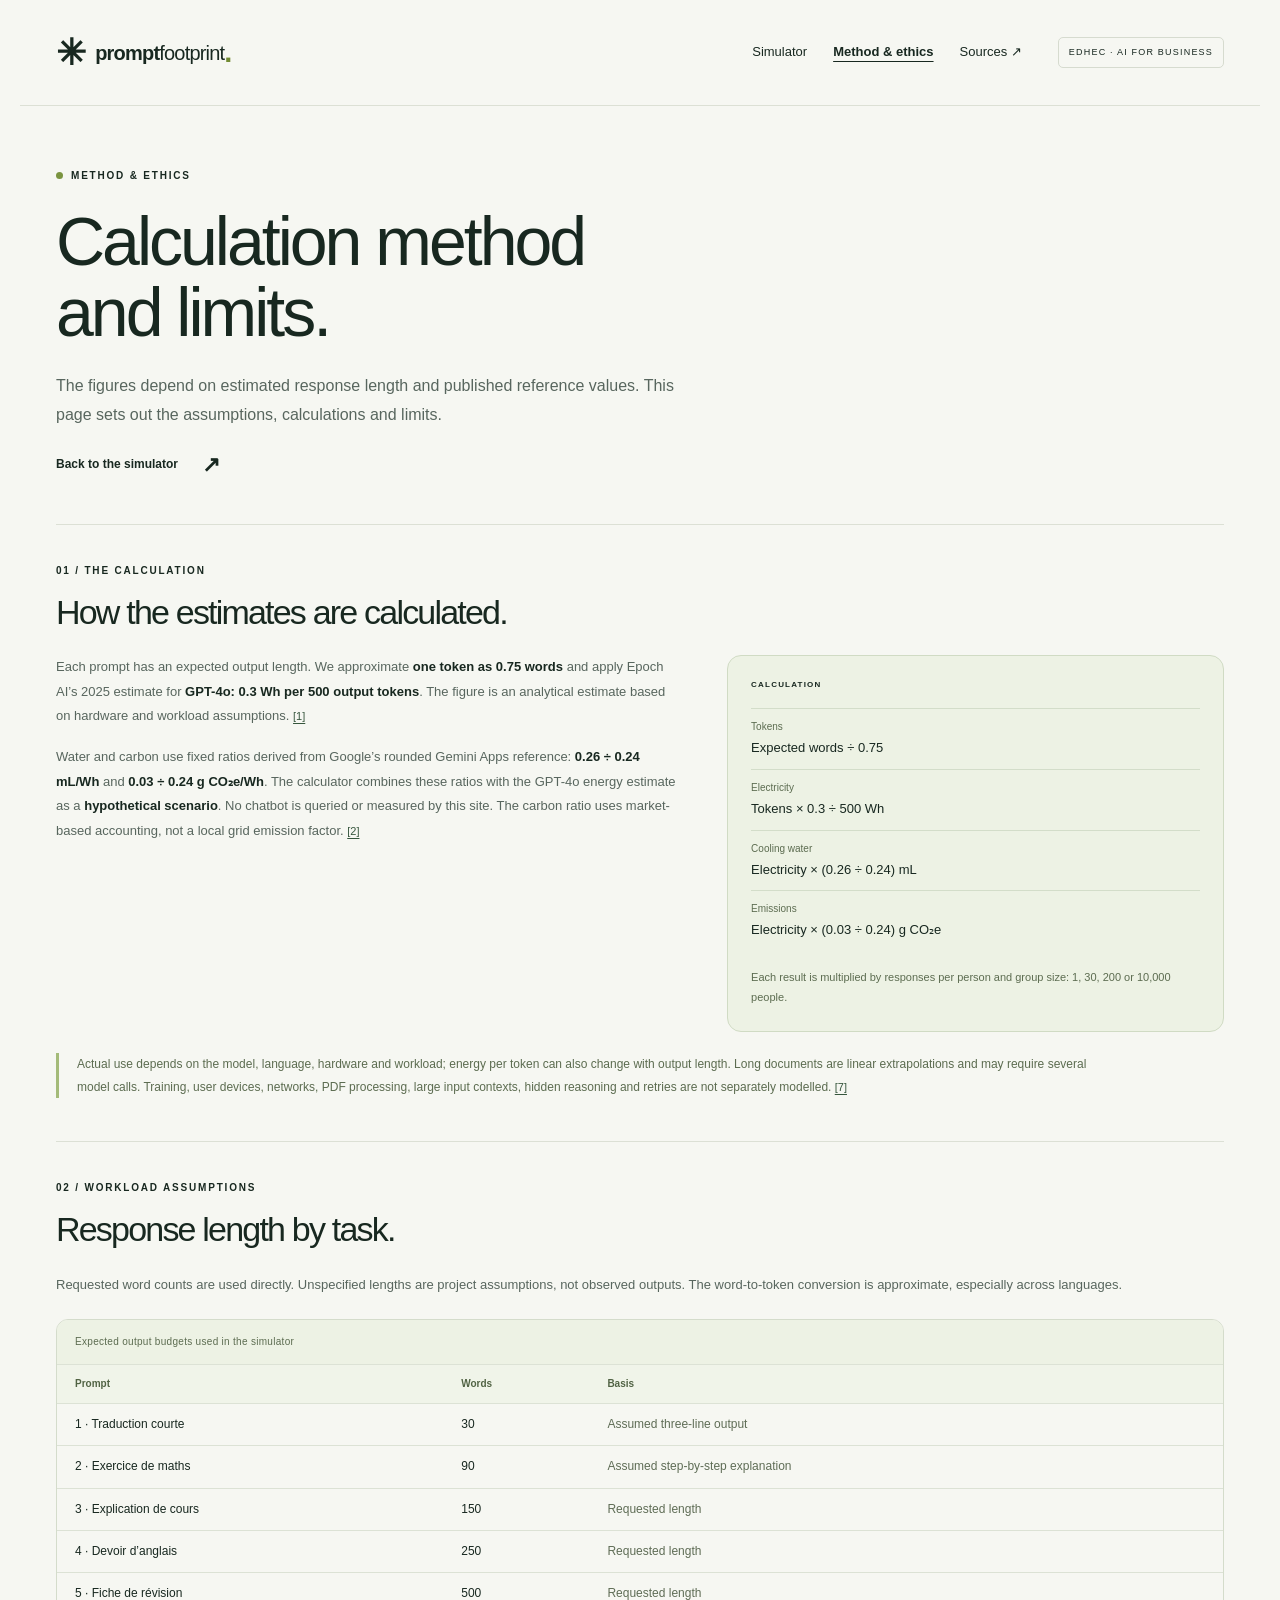
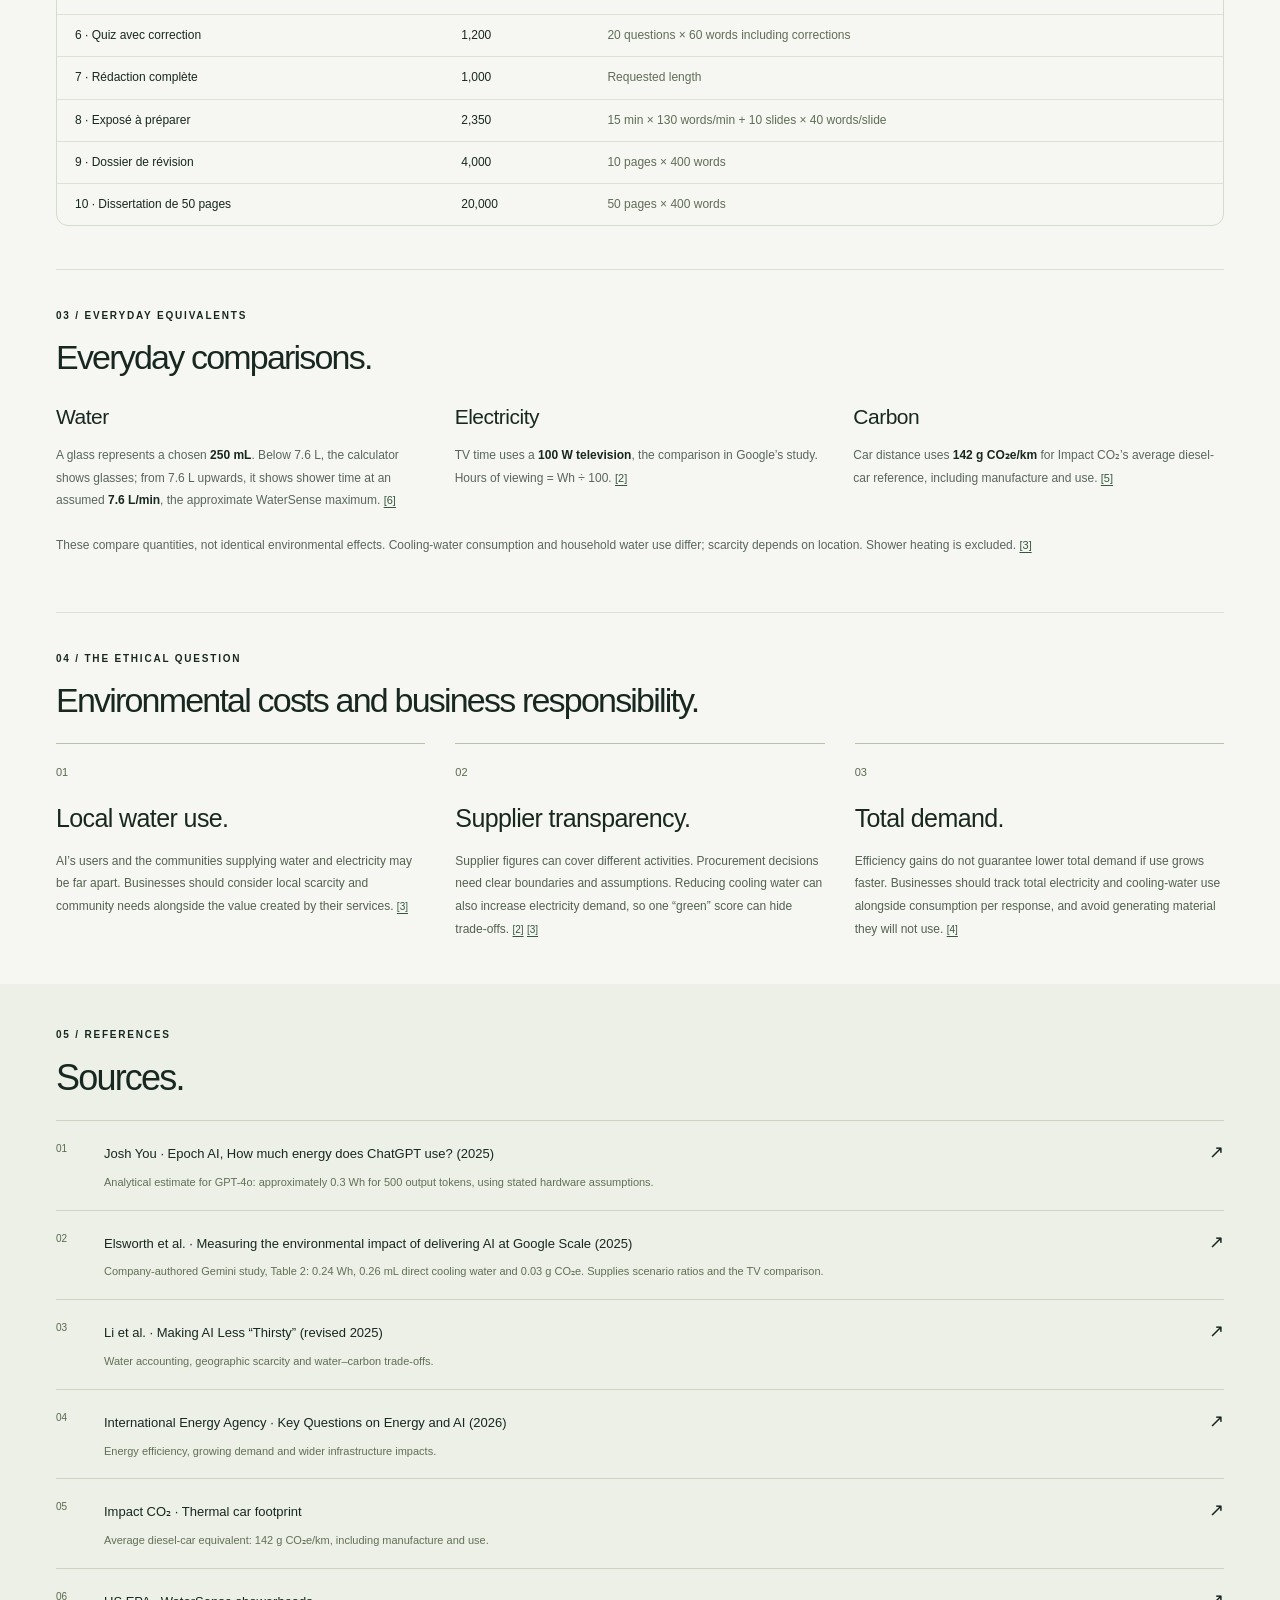
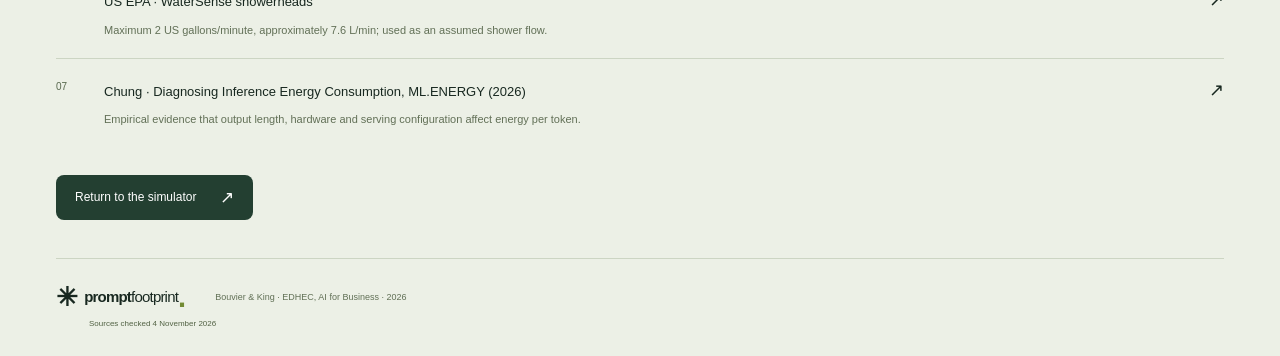
==== commit 6f36fa55: "Add EDHEC scale for 10,000 people" ====
--- a/method.html
+++ b/method.html
@@ -7,8 +7,8 @@
   <meta name="description" content="The calculation method, assumptions, ethical questions and sources behind Prompt Footprint.">
   <title>Method & ethics — Prompt Footprint</title>
   <link rel="icon" href="favicon.svg" type="image/svg+xml">
-  <link rel="stylesheet" href="styles.css?v=4">
-  <link rel="stylesheet" href="method.css?v=4">
+  <link rel="stylesheet" href="styles.css?v=5">
+  <link rel="stylesheet" href="method.css?v=5">
 </head>
 <body class="method-page">
   <a class="skip-link" href="#model">Skip to the method</a>
@@ -42,7 +42,7 @@
               <li><span>Cooling water</span><b>Electricity × (0.26 ÷ 0.24) mL</b></li>
               <li><span>Emissions</span><b>Electricity × (0.03 ÷ 0.24) g CO₂e</b></li>
             </ol>
-            <p>Each result is multiplied by responses per person and group size: 1, 30 or 200 people.</p>
+            <p>Each result is multiplied by responses per person and group size: 1, 30, 200 or 10,000 people.</p>
           </div>
         </div>
         <p class="method-limit">Actual use depends on the model, language, hardware and workload; energy per token can also change with output length. Long documents are linear extrapolations and may require several model calls. Training, user devices, networks, PDF processing, large input contexts, hidden reasoning and retries are not separately modelled. <a href="#source-7">[7]</a></p>
--- a/styles.css
+++ b/styles.css
@@ -26,3 +26,5 @@
 /* Keep the data reference visible without adding another explanatory section. */
 .model-reference{display:flex;align-items:center;justify-content:space-between;gap:24px;margin:12px 0 28px;padding:0 0 14px;border-bottom:1px solid var(--line)}.model-reference p{font-size:11px;line-height:1.8;color:var(--muted);margin:0}.model-reference strong{color:var(--ink);font-weight:700}.model-reference p>span{display:block;font-size:10px}.model-reference>a{font-size:10px;white-space:nowrap;text-underline-offset:3px}.model-reference>a>span{font-size:14px}
 @media(max-width:600px){.model-reference{align-items:flex-start;flex-direction:column;gap:7px;margin:12px 0 22px;padding-bottom:14px}.model-reference p{font-size:10px}.model-reference p>span{font-size:9px;line-height:1.8}.model-reference>a{font-size:9px}}
+
+.group-option[data-people="10000"] .group-number{font-size:20px;letter-spacing:-1px;min-width:62px;white-space:nowrap}
